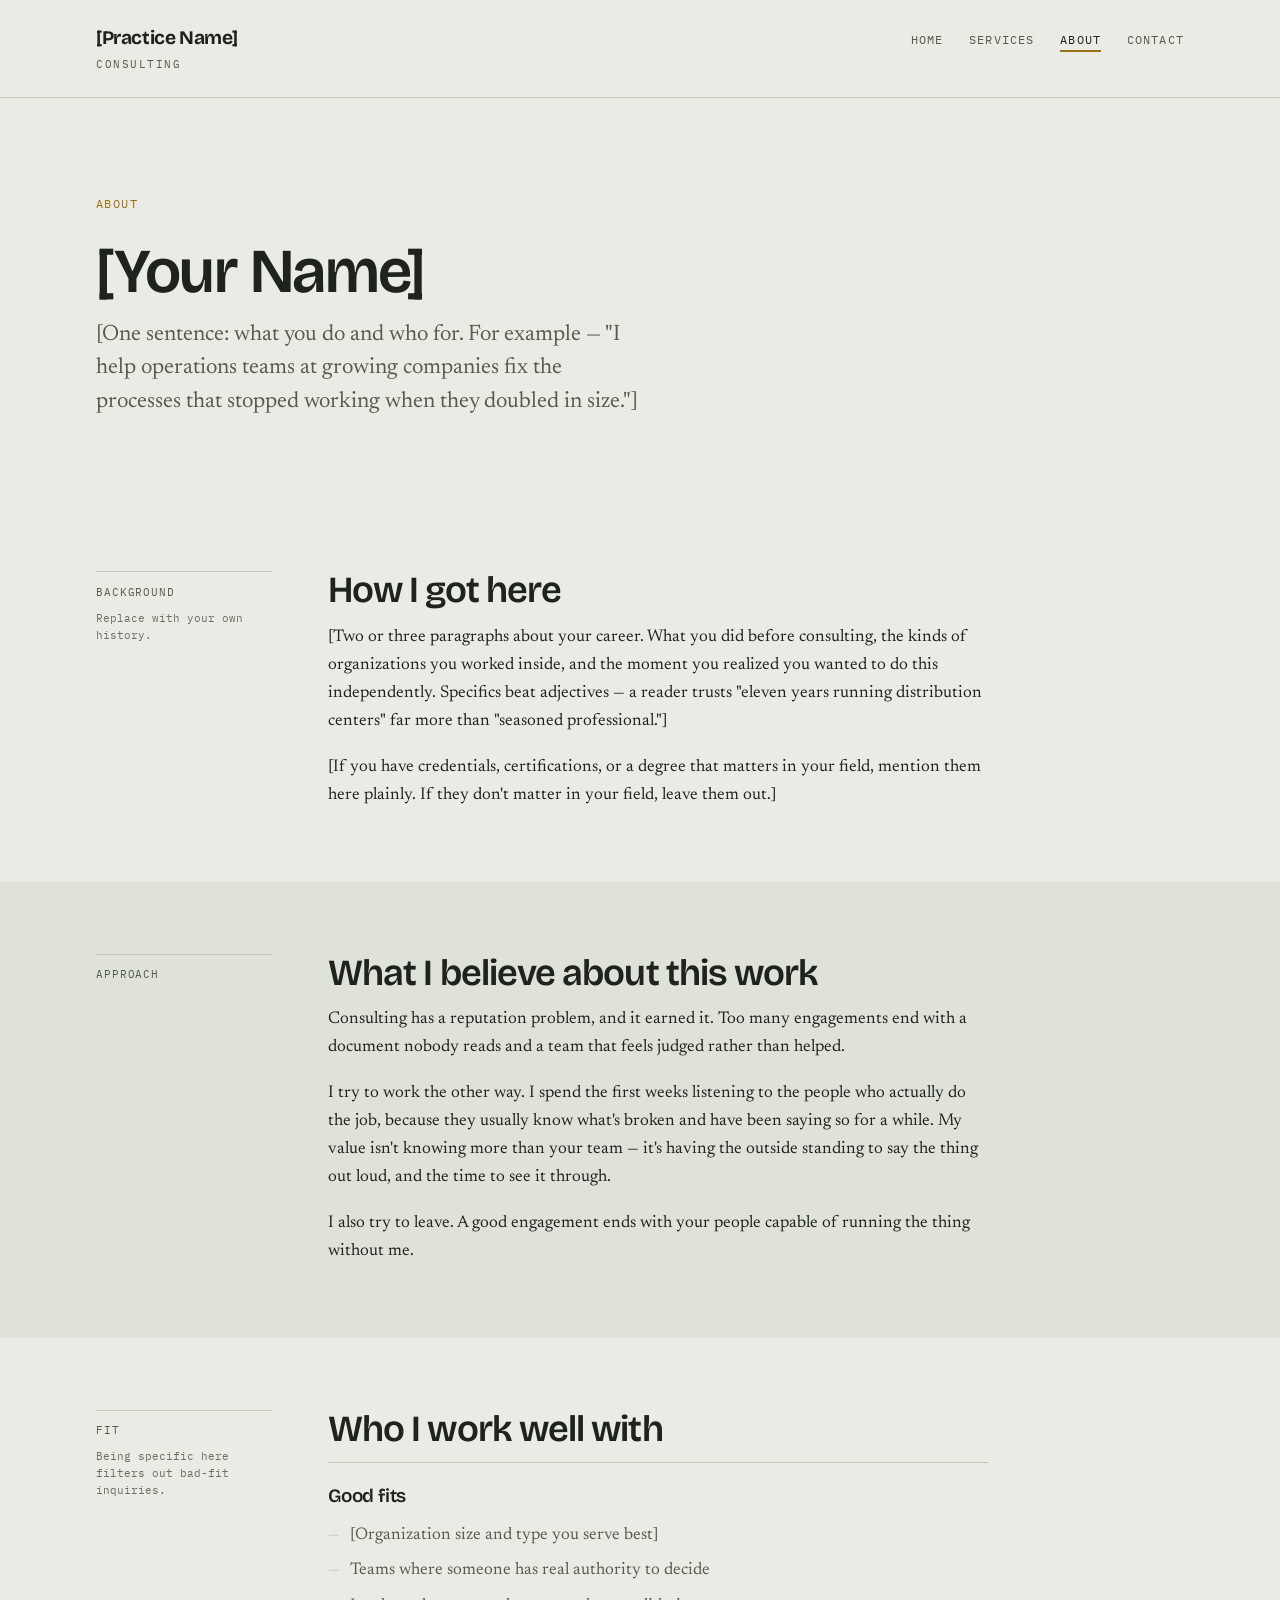
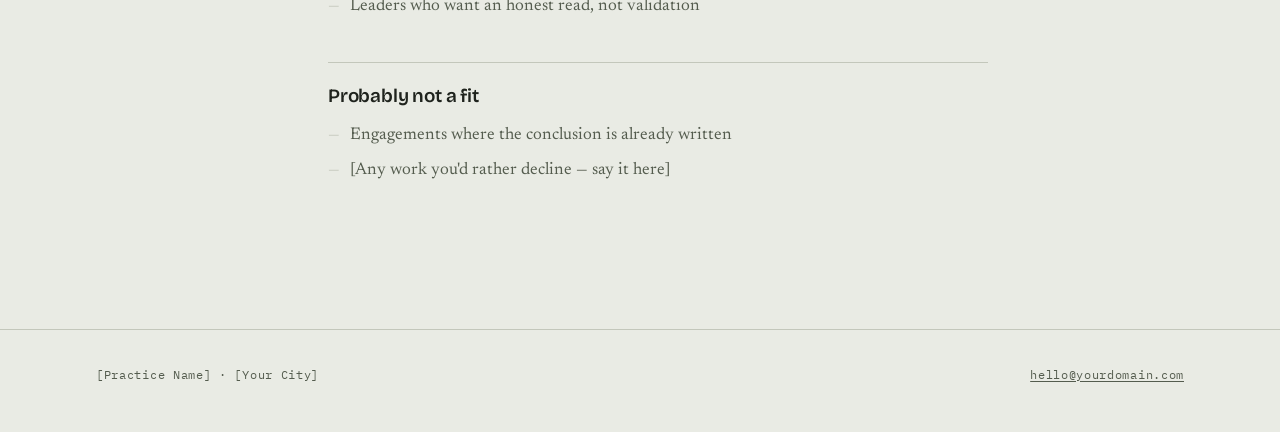
==== about.html @ 81a50aa8 "Add files via upload" ====
<!doctype html>
<html lang="en">
<head>
<meta charset="utf-8">
<meta name="viewport" content="width=device-width, initial-scale=1">
<title>About — [Practice Name]</title>
<meta name="description" content="Background, approach, and who I tend to work with.">
<link rel="preconnect" href="https://fonts.googleapis.com">
<link rel="preconnect" href="https://fonts.gstatic.com" crossorigin>
<link href="https://fonts.googleapis.com/css2?family=Bricolage+Grotesque:opsz,wght@12..96,500;12..96,600;12..96,700&family=IBM+Plex+Mono:wght@400;500&family=Newsreader:opsz,wght@6..72,400;6..72,500&display=swap" rel="stylesheet">
<link rel="stylesheet" href="style.css">
</head>
<body>
<a class="skip" href="#main">Skip to content</a>

<header class="masthead">
  <div class="wrap masthead__inner">
    <a class="wordmark" href="index.html">[Practice Name]<span>Consulting</span></a>
    <nav class="nav" aria-label="Main">
      <a href="index.html">Home</a>
      <a href="services.html">Services</a>
      <a href="about.html" aria-current="page">About</a>
      <a href="contact.html">Contact</a>
    </nav>
  </div>
</header>

<main id="main">

  <section class="wrap hero">
    <p class="hero__note">About</p>
    <h1>[Your Name]</h1>
    <p class="lede">[One sentence: what you do and who for. For example — "I help operations teams at growing companies fix the processes that stopped working when they doubled in size."]</p>
  </section>

  <section class="wrap doc reveal">
    <div class="rail">
      Background
      <em>Replace with your own history.</em>
    </div>
    <div>
      <h2>How I got here</h2>
      <p>[Two or three paragraphs about your career. What you did before consulting, the kinds of organizations you worked inside, and the moment you realized you wanted to do this independently. Specifics beat adjectives — a reader trusts "eleven years running distribution centers" far more than "seasoned professional."]</p>
      <p>[If you have credentials, certifications, or a degree that matters in your field, mention them here plainly. If they don't matter in your field, leave them out.]</p>
    </div>
  </section>

  <div class="band">
    <section class="wrap doc reveal">
      <div class="rail">
        Approach
      </div>
      <div>
        <h2>What I believe about this work</h2>
        <p>Consulting has a reputation problem, and it earned it. Too many engagements end with a document nobody reads and a team that feels judged rather than helped.</p>
        <p>I try to work the other way. I spend the first weeks listening to the people who actually do the job, because they usually know what's broken and have been saying so for a while. My value isn't knowing more than your team — it's having the outside standing to say the thing out loud, and the time to see it through.</p>
        <p>I also try to leave. A good engagement ends with your people capable of running the thing without me.</p>
      </div>
    </section>
  </div>

  <section class="wrap doc reveal">
    <div class="rail">
      Fit
      <em>Being specific here filters out bad-fit inquiries.</em>
    </div>
    <div>
      <h2>Who I work well with</h2>
      <div class="entry">
        <h3>Good fits</h3>
        <ul>
          <li>[Organization size and type you serve best]</li>
          <li>Teams where someone has real authority to decide</li>
          <li>Leaders who want an honest read, not validation</li>
        </ul>
      </div>
      <div class="entry">
        <h3>Probably not a fit</h3>
        <ul>
          <li>Engagements where the conclusion is already written</li>
          <li>[Any work you'd rather decline — say it here]</li>
        </ul>
      </div>
    </div>
  </section>

</main>

<footer class="foot">
  <div class="wrap foot__inner">
    <span>[Practice Name] · [Your City]</span>
    <span><a href="mailto:hello@yourdomain.com">hello@yourdomain.com</a></span>
  </div>
</footer>

<script src="reveal.js"></script>
</body>
</html>
---- style.css ----
/* ---------------------------------------------------------------
   Shared styles. Edit colors in one place: the :root block below.
   --------------------------------------------------------------- */

:root {
  --paper:      #E9EBE4;   /* page background */
  --paper-deep: #DFE2D8;   /* alternating band  */
  --ink:        #1F231D;   /* body text */
  --ink-soft:   #545C4E;   /* secondary text */
  --rule:       #C3C7BB;   /* hairlines */
  --pine:       #2E4739;   /* primary accent */
  --mustard:    #9A6F16;   /* highlight, used sparingly */

  --display: "Bricolage Grotesque", system-ui, sans-serif;
  --body:    "Newsreader", Georgia, serif;
  --mono:    "IBM Plex Mono", ui-monospace, monospace;

  --measure: 66ch;
  --rail: 11rem;
  --gap: 3.5rem;
}

*, *::before, *::after { box-sizing: border-box; }

html { scroll-behavior: smooth; }

body {
  margin: 0;
  background: var(--paper);
  color: var(--ink);
  font-family: var(--body);
  font-size: 1.0625rem;
  line-height: 1.65;
  -webkit-font-smoothing: antialiased;
}

/* --- shared shell ------------------------------------------------ */

.wrap {
  width: min(100% - 2.5rem, 68rem);
  margin-inline: auto;
}

.skip {
  position: absolute;
  left: -9999px;
  background: var(--ink);
  color: var(--paper);
  padding: 0.6rem 1rem;
  z-index: 10;
}
.skip:focus { left: 1rem; top: 1rem; }

a { color: var(--pine); text-underline-offset: 0.18em; }
a:focus-visible,
button:focus-visible {
  outline: 2px solid var(--mustard);
  outline-offset: 3px;
}

/* --- masthead ---------------------------------------------------- */

.masthead {
  border-bottom: 1px solid var(--rule);
  padding-block: 1.4rem;
}

.masthead__inner {
  display: flex;
  flex-wrap: wrap;
  align-items: baseline;
  justify-content: space-between;
  gap: 1rem 2rem;
}

.wordmark {
  font-family: var(--display);
  font-weight: 700;
  font-size: 1.2rem;
  letter-spacing: -0.02em;
  color: var(--ink);
  text-decoration: none;
}
.wordmark span {
  font-family: var(--mono);
  font-weight: 400;
  font-size: 0.68rem;
  letter-spacing: 0.14em;
  text-transform: uppercase;
  color: var(--ink-soft);
  display: block;
  margin-top: 0.15rem;
}

.nav {
  display: flex;
  gap: 1.6rem;
  font-family: var(--mono);
  font-size: 0.74rem;
  letter-spacing: 0.1em;
  text-transform: uppercase;
}
.nav a { color: var(--ink-soft); text-decoration: none; }
.nav a:hover { color: var(--ink); text-decoration: underline; }
.nav a[aria-current="page"] { color: var(--ink); border-bottom: 2px solid var(--mustard); }

/* --- the annotated-document grid --------------------------------- */

.doc {
  display: grid;
  grid-template-columns: var(--rail) minmax(0, var(--measure));
  gap: var(--gap);
  padding-block: 4.5rem;
}

.doc + .doc { padding-top: 0; }

.rail {
  font-family: var(--mono);
  font-size: 0.7rem;
  line-height: 1.5;
  letter-spacing: 0.08em;
  text-transform: uppercase;
  color: var(--ink-soft);
  border-top: 1px solid var(--rule);
  padding-top: 0.7rem;
}
.rail em {
  display: block;
  font-style: normal;
  text-transform: none;
  letter-spacing: 0;
  color: var(--ink-soft);
  opacity: 0.85;
  margin-top: 0.6rem;
}

.band { background: var(--paper-deep); }

/* --- type -------------------------------------------------------- */

h1, h2, h3 {
  font-family: var(--display);
  font-weight: 600;
  letter-spacing: -0.025em;
  line-height: 1.08;
  margin: 0 0 0.8rem;
}

h1 { font-size: clamp(2.4rem, 6vw, 3.9rem); }
h2 { font-size: clamp(1.7rem, 3.4vw, 2.3rem); }
h3 { font-size: 1.18rem; letter-spacing: -0.01em; }

.lede {
  font-size: clamp(1.15rem, 2.2vw, 1.4rem);
  line-height: 1.5;
  color: var(--ink-soft);
  margin: 0 0 1.8rem;
}

p { margin: 0 0 1.1rem; }
p:last-child { margin-bottom: 0; }

/* --- hero -------------------------------------------------------- */

.hero { padding-block: 6rem 5rem; }
.hero h1 { max-width: 18ch; }
.hero .lede { max-width: 46ch; }

.hero__note {
  font-family: var(--mono);
  font-size: 0.72rem;
  letter-spacing: 0.12em;
  text-transform: uppercase;
  color: var(--mustard);
  margin-bottom: 1.6rem;
}

/* --- buttons ----------------------------------------------------- */

.btn {
  display: inline-block;
  font-family: var(--mono);
  font-size: 0.76rem;
  letter-spacing: 0.1em;
  text-transform: uppercase;
  text-decoration: none;
  padding: 0.85rem 1.5rem;
  background: var(--pine);
  color: var(--paper);
  border: 1px solid var(--pine);
  transition: background 0.18s ease, color 0.18s ease;
}
.btn:hover { background: transparent; color: var(--pine); }

.btn--quiet {
  background: transparent;
  color: var(--ink);
  border-color: var(--rule);
}
.btn--quiet:hover { background: var(--ink); color: var(--paper); border-color: var(--ink); }

/* --- service entries --------------------------------------------- */

.entry {
  border-top: 1px solid var(--rule);
  padding-top: 1.4rem;
  margin-top: 2.6rem;
}
.entry:first-of-type { margin-top: 0; }

.entry__tag {
  font-family: var(--mono);
  font-size: 0.68rem;
  letter-spacing: 0.12em;
  text-transform: uppercase;
  color: var(--mustard);
  margin-bottom: 0.5rem;
}

.entry ul {
  margin: 1rem 0 0;
  padding: 0;
  list-style: none;
}
.entry li {
  position: relative;
  padding-left: 1.4rem;
  margin-bottom: 0.45rem;
  color: var(--ink-soft);
}
.entry li::before {
  content: "—";
  position: absolute;
  left: 0;
  color: var(--rule);
}

/* --- phases (a real sequence, so numbers earn their place) -------- */

.phase {
  display: grid;
  grid-template-columns: 3.2rem 1fr;
  gap: 1.2rem;
  border-top: 1px solid var(--rule);
  padding-top: 1.2rem;
  margin-top: 1.8rem;
}
.phase__num {
  font-family: var(--mono);
  font-size: 0.8rem;
  color: var(--mustard);
  padding-top: 0.25rem;
}
.phase h3 { margin-bottom: 0.35rem; }
.phase p { color: var(--ink-soft); margin: 0; }

/* --- contact ----------------------------------------------------- */

.contact-line {
  font-family: var(--display);
  font-size: clamp(1.3rem, 3.6vw, 2rem);
  font-weight: 600;
  letter-spacing: -0.02em;
  word-break: break-word;
  margin-bottom: 0.4rem;
}
.contact-line a { text-decoration: none; border-bottom: 2px solid var(--rule); }
.contact-line a:hover { border-color: var(--mustard); }

.detail-list { margin: 2.4rem 0 0; }
.detail-list dt {
  font-family: var(--mono);
  font-size: 0.7rem;
  letter-spacing: 0.1em;
  text-transform: uppercase;
  color: var(--ink-soft);
  margin-top: 1.3rem;
}
.detail-list dd { margin: 0.25rem 0 0; }

/* --- footer ------------------------------------------------------ */

.foot {
  border-top: 1px solid var(--rule);
  margin-top: 4rem;
  padding-block: 2.2rem 3rem;
  font-family: var(--mono);
  font-size: 0.72rem;
  letter-spacing: 0.06em;
  color: var(--ink-soft);
}
.foot__inner {
  display: flex;
  flex-wrap: wrap;
  justify-content: space-between;
  gap: 0.8rem 2rem;
}
.foot a { color: var(--ink-soft); }

/* --- motion ------------------------------------------------------ */

.reveal {
  opacity: 0;
  transform: translateY(12px);
  transition: opacity 0.6s ease, transform 0.6s ease;
}
.reveal.is-in { opacity: 1; transform: none; }

@media (prefers-reduced-motion: reduce) {
  html { scroll-behavior: auto; }
  .reveal { opacity: 1; transform: none; transition: none; }
  * { animation-duration: 0.01ms !important; transition-duration: 0.01ms !important; }
}

/* --- small screens ----------------------------------------------- */

@media (max-width: 46rem) {
  .doc {
    grid-template-columns: 1fr;
    gap: 1.2rem;
    padding-block: 3.2rem;
  }
  .rail { padding-top: 0.5rem; }
  .hero { padding-block: 3.5rem 3rem; }
  .nav { gap: 1.1rem; }
  .phase { grid-template-columns: 2.4rem 1fr; gap: 0.9rem; }
}
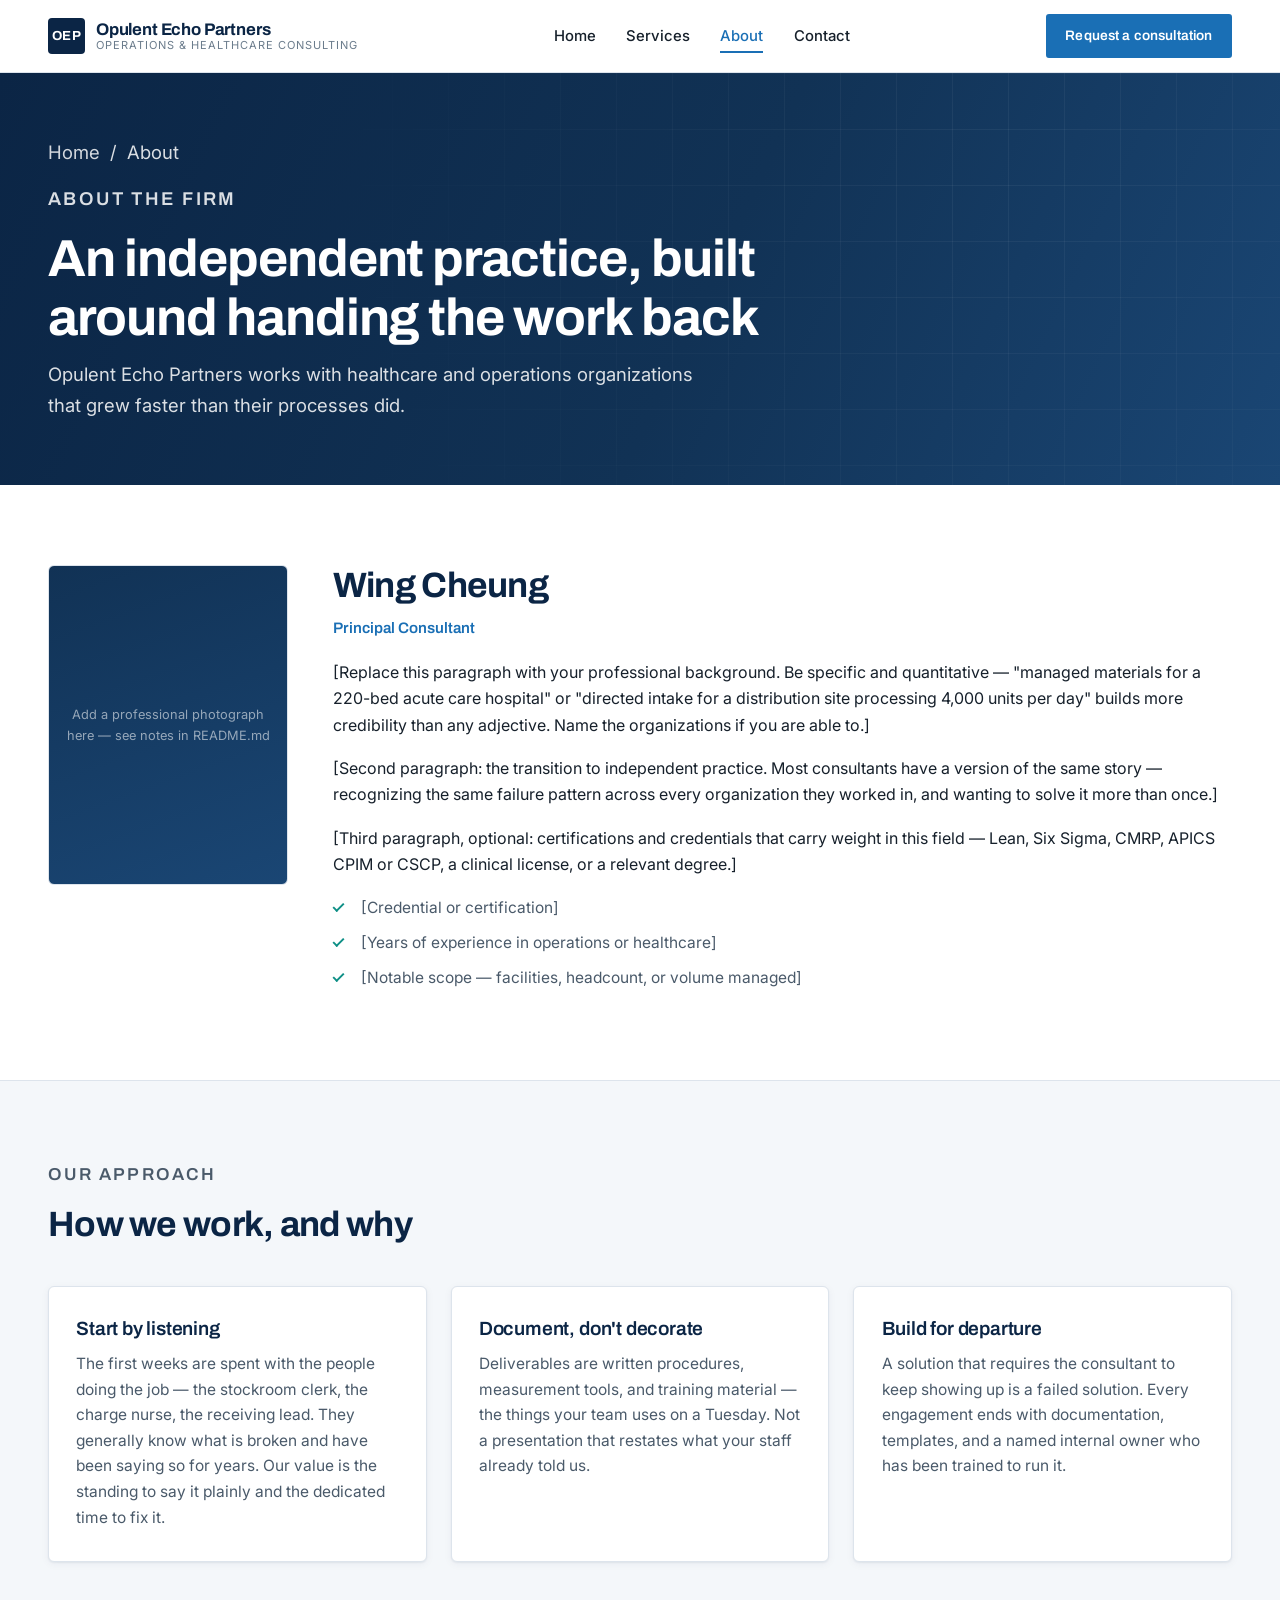
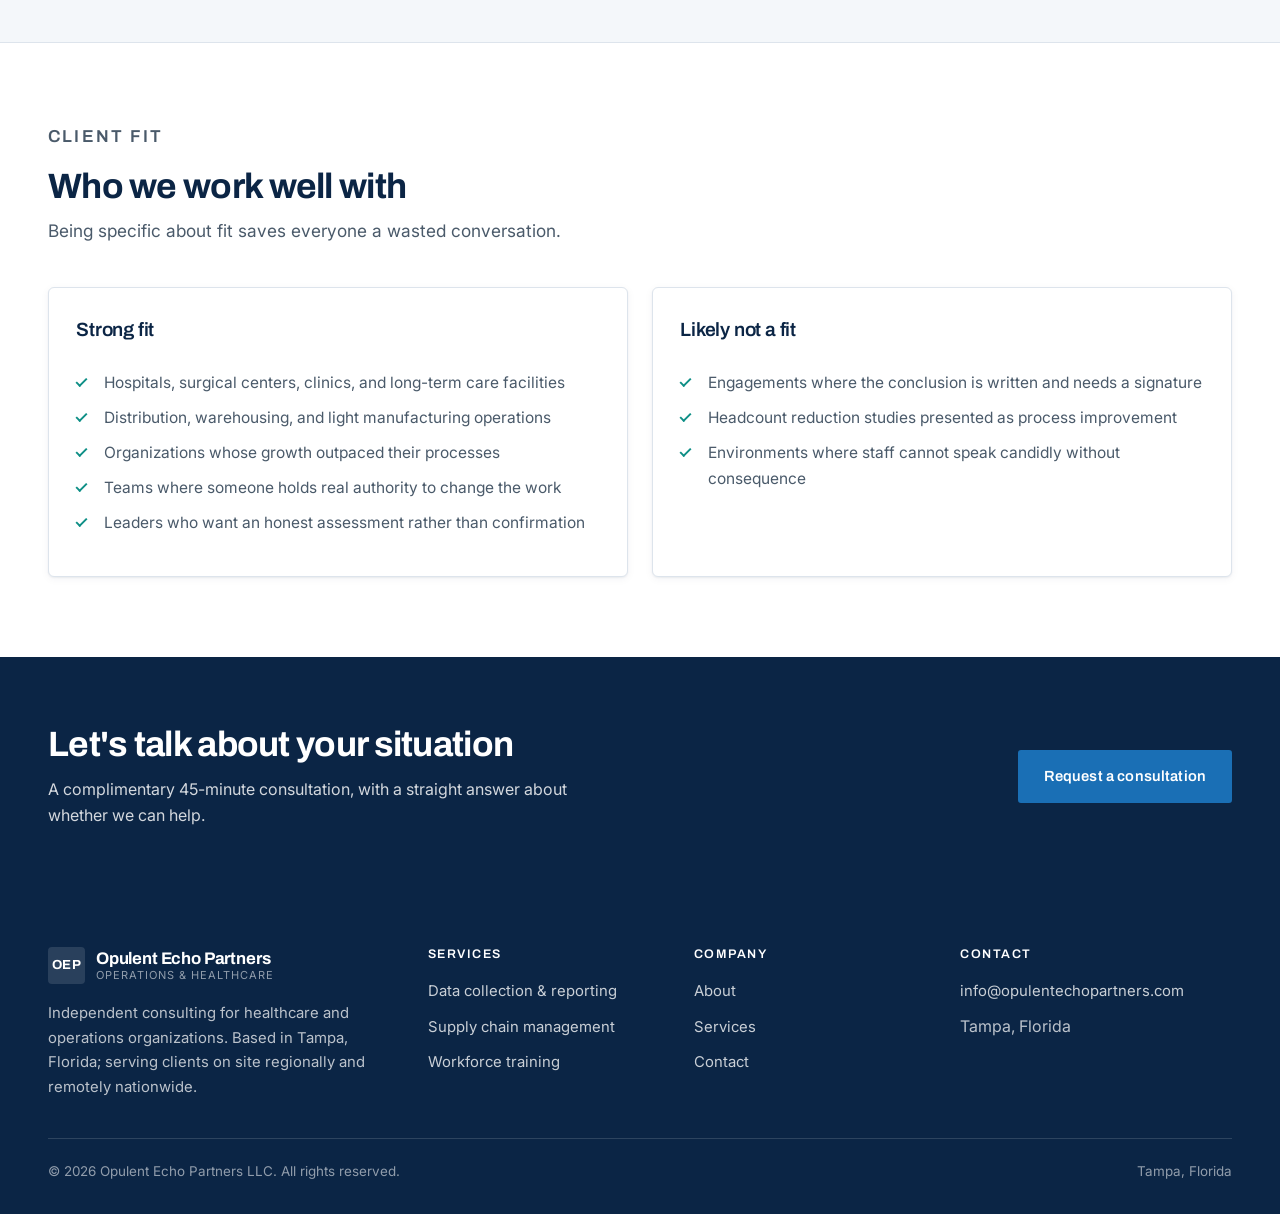
==== commit b6cc4a96: "Add files via upload" ====
--- a/about.html
+++ b/about.html
@@ -3,96 +3,180 @@
 <head>
 <meta charset="utf-8">
 <meta name="viewport" content="width=device-width, initial-scale=1">
-<title>About — [Practice Name]</title>
-<meta name="description" content="Background, approach, and who I tend to work with.">
+<title>About | Opulent Echo Partners — Operations &amp; Healthcare Consulting</title>
+<meta name="description" content="Opulent Echo Partners is an independent operations and healthcare consulting practice based in Tampa, Florida.">
 <link rel="preconnect" href="https://fonts.googleapis.com">
 <link rel="preconnect" href="https://fonts.gstatic.com" crossorigin>
-<link href="https://fonts.googleapis.com/css2?family=Bricolage+Grotesque:opsz,wght@12..96,500;12..96,600;12..96,700&family=IBM+Plex+Mono:wght@400;500&family=Newsreader:opsz,wght@6..72,400;6..72,500&display=swap" rel="stylesheet">
+<link href="https://fonts.googleapis.com/css2?family=Archivo:wght@500;600;700&family=Inter:wght@400;500;600&display=swap" rel="stylesheet">
 <link rel="stylesheet" href="style.css">
 </head>
 <body>
-<a class="skip" href="#main">Skip to content</a>
+<a class="skip" href="#main">Skip to main content</a>
 
-<header class="masthead">
-  <div class="wrap masthead__inner">
-    <a class="wordmark" href="index.html">[Practice Name]<span>Consulting</span></a>
-    <nav class="nav" aria-label="Main">
+<header class="site-header">
+  <div class="wrap site-header__inner">
+    <a class="brand" href="index.html">
+      <span class="brand__mark">OEP</span>
+      <span class="brand__text">
+        <span class="brand__name">Opulent Echo Partners</span>
+        <span class="brand__sub">Operations &amp; Healthcare Consulting</span>
+      </span>
+    </a>
+    <button class="nav-toggle" aria-expanded="false" aria-controls="site-nav">Menu</button>
+    <nav class="site-nav" id="site-nav" aria-label="Main">
       <a href="index.html">Home</a>
       <a href="services.html">Services</a>
       <a href="about.html" aria-current="page">About</a>
       <a href="contact.html">Contact</a>
     </nav>
+    <div class="header-cta">
+      <a class="btn btn--primary btn--sm" href="contact.html">Request a consultation</a>
+    </div>
   </div>
 </header>
 
 <main id="main">
 
-  <section class="wrap hero">
-    <p class="hero__note">About</p>
-    <h1>[Your Name]</h1>
-    <p class="lede">[One sentence: what you do and who for. For example — "I help operations teams at growing companies fix the processes that stopped working when they doubled in size."]</p>
-  </section>
-
-  <section class="wrap doc reveal">
-    <div class="rail">
-      Background
-      <em>Replace with your own history.</em>
-    </div>
-    <div>
-      <h2>How I got here</h2>
-      <p>[Two or three paragraphs about your career. What you did before consulting, the kinds of organizations you worked inside, and the moment you realized you wanted to do this independently. Specifics beat adjectives — a reader trusts "eleven years running distribution centers" far more than "seasoned professional."]</p>
-      <p>[If you have credentials, certifications, or a degree that matters in your field, mention them here plainly. If they don't matter in your field, leave them out.]</p>
+  <section class="hero hero--compact">
+    <div class="wrap">
+      <p class="crumbs"><a href="index.html">Home</a> &nbsp;/&nbsp; About</p>
+      <p class="eyebrow">About the firm</p>
+      <h1>An independent practice, built around handing the work back</h1>
+      <p>Opulent Echo Partners works with healthcare and operations organizations that grew faster than their processes did.</p>
     </div>
   </section>
 
-  <div class="band">
-    <section class="wrap doc reveal">
-      <div class="rail">
-        Approach
+  <section class="section">
+    <div class="wrap">
+      <div class="bio">
+        <div class="bio__portrait">Add a professional photograph here — see notes in README.md</div>
+        <div>
+          <h2>Wing Cheung</h2>
+          <p class="bio__role">Principal Consultant</p>
+          <p>[Replace this paragraph with your professional background. Be specific and quantitative — "managed materials for a 220-bed acute care hospital" or "directed intake for a distribution site processing 4,000 units per day" builds more credibility than any adjective. Name the organizations if you are able to.]</p>
+          <p>[Second paragraph: the transition to independent practice. Most consultants have a version of the same story — recognizing the same failure pattern across every organization they worked in, and wanting to solve it more than once.]</p>
+          <p>[Third paragraph, optional: certifications and credentials that carry weight in this field — Lean, Six Sigma, CMRP, APICS CPIM or CSCP, a clinical license, or a relevant degree.]</p>
+          <ul class="checklist">
+            <li>[Credential or certification]</li>
+            <li>[Years of experience in operations or healthcare]</li>
+            <li>[Notable scope — facilities, headcount, or volume managed]</li>
+          </ul>
+        </div>
       </div>
+    </div>
+  </section>
+
+  <section class="section section--grey">
+    <div class="wrap">
+      <div class="section__head">
+        <p class="eyebrow eyebrow--dark">Our approach</p>
+        <h2>How we work, and why</h2>
+      </div>
+      <div class="grid grid--3">
+        <article class="card">
+          <h3>Start by listening</h3>
+          <p>The first weeks are spent with the people doing the job — the stockroom clerk, the charge nurse, the receiving lead. They generally know what is broken and have been saying so for years. Our value is the standing to say it plainly and the dedicated time to fix it.</p>
+        </article>
+        <article class="card">
+          <h3>Document, don't decorate</h3>
+          <p>Deliverables are written procedures, measurement tools, and training material — the things your team uses on a Tuesday. Not a presentation that restates what your staff already told us.</p>
+        </article>
+        <article class="card">
+          <h3>Build for departure</h3>
+          <p>A solution that requires the consultant to keep showing up is a failed solution. Every engagement ends with documentation, templates, and a named internal owner who has been trained to run it.</p>
+        </article>
+      </div>
+    </div>
+  </section>
+
+  <section class="section">
+    <div class="wrap">
+      <div class="section__head">
+        <p class="eyebrow">Client fit</p>
+        <h2>Who we work well with</h2>
+        <p>Being specific about fit saves everyone a wasted conversation.</p>
+      </div>
+      <div class="grid grid--2">
+        <article class="card">
+          <h3>Strong fit</h3>
+          <ul class="checklist">
+            <li>Hospitals, surgical centers, clinics, and long-term care facilities</li>
+            <li>Distribution, warehousing, and light manufacturing operations</li>
+            <li>Organizations whose growth outpaced their processes</li>
+            <li>Teams where someone holds real authority to change the work</li>
+            <li>Leaders who want an honest assessment rather than confirmation</li>
+          </ul>
+        </article>
+        <article class="card">
+          <h3>Likely not a fit</h3>
+          <ul class="checklist">
+            <li>Engagements where the conclusion is written and needs a signature</li>
+            <li>Headcount reduction studies presented as process improvement</li>
+            <li>Environments where staff cannot speak candidly without consequence</li>
+          </ul>
+        </article>
+      </div>
+    </div>
+  </section>
+
+  <section class="cta-band">
+    <div class="wrap cta-band__inner">
       <div>
-        <h2>What I believe about this work</h2>
-        <p>Consulting has a reputation problem, and it earned it. Too many engagements end with a document nobody reads and a team that feels judged rather than helped.</p>
-        <p>I try to work the other way. I spend the first weeks listening to the people who actually do the job, because they usually know what's broken and have been saying so for a while. My value isn't knowing more than your team — it's having the outside standing to say the thing out loud, and the time to see it through.</p>
-        <p>I also try to leave. A good engagement ends with your people capable of running the thing without me.</p>
+        <h2>Let's talk about your situation</h2>
+        <p>A complimentary 45-minute consultation, with a straight answer about whether we can help.</p>
       </div>
-    </section>
-  </div>
-
-  <section class="wrap doc reveal">
-    <div class="rail">
-      Fit
-      <em>Being specific here filters out bad-fit inquiries.</em>
-    </div>
-    <div>
-      <h2>Who I work well with</h2>
-      <div class="entry">
-        <h3>Good fits</h3>
-        <ul>
-          <li>[Organization size and type you serve best]</li>
-          <li>Teams where someone has real authority to decide</li>
-          <li>Leaders who want an honest read, not validation</li>
-        </ul>
-      </div>
-      <div class="entry">
-        <h3>Probably not a fit</h3>
-        <ul>
-          <li>Engagements where the conclusion is already written</li>
-          <li>[Any work you'd rather decline — say it here]</li>
-        </ul>
+      <div class="cta-band__actions">
+        <a class="btn btn--primary" href="contact.html">Request a consultation</a>
       </div>
     </div>
   </section>
 
 </main>
 
-<footer class="foot">
-  <div class="wrap foot__inner">
-    <span>[Practice Name] · [Your City]</span>
-    <span><a href="mailto:hello@yourdomain.com">hello@yourdomain.com</a></span>
+<footer class="site-footer">
+  <div class="wrap">
+    <div class="site-footer__grid">
+      <div>
+        <a class="brand" href="index.html">
+          <span class="brand__mark">OEP</span>
+          <span class="brand__text">
+            <span class="brand__name">Opulent Echo Partners</span>
+            <span class="brand__sub">Operations &amp; Healthcare</span>
+          </span>
+        </a>
+        <p style="margin-top:1.1rem">Independent consulting for healthcare and operations organizations. Based in Tampa, Florida; serving clients on site regionally and remotely nationwide.</p>
+      </div>
+      <div>
+        <h4>Services</h4>
+        <ul>
+          <li><a href="services.html#data">Data collection &amp; reporting</a></li>
+          <li><a href="services.html#supply">Supply chain management</a></li>
+          <li><a href="services.html#training">Workforce training</a></li>
+        </ul>
+      </div>
+      <div>
+        <h4>Company</h4>
+        <ul>
+          <li><a href="about.html">About</a></li>
+          <li><a href="services.html">Services</a></li>
+          <li><a href="contact.html">Contact</a></li>
+        </ul>
+      </div>
+      <div>
+        <h4>Contact</h4>
+        <ul>
+          <li><a href="mailto:info@opulentechopartners.com">info@opulentechopartners.com</a></li>
+          <li>Tampa, Florida</li>
+        </ul>
+      </div>
+    </div>
+    <div class="wrap legal" style="width:100%">
+      <span>&copy; 2026 Opulent Echo Partners LLC. All rights reserved.</span>
+      <span>Tampa, Florida</span>
+    </div>
   </div>
 </footer>
 
-<script src="reveal.js"></script>
+<script src="site.js"></script>
 </body>
 </html>
--- a/style.css
+++ b/style.css
@@ -1,23 +1,28 @@
-/* ---------------------------------------------------------------
-   Shared styles. Edit colors in one place: the :root block below.
-   --------------------------------------------------------------- */
+/* ================================================================
+   OEP LLC — corporate consulting site
+   Colors and fonts are set in :root. Change them in one place.
+   ================================================================ */
 
 :root {
-  --paper:      #E9EBE4;   /* page background */
-  --paper-deep: #DFE2D8;   /* alternating band  */
-  --ink:        #1F231D;   /* body text */
-  --ink-soft:   #545C4E;   /* secondary text */
-  --rule:       #C3C7BB;   /* hairlines */
-  --pine:       #2E4739;   /* primary accent */
-  --mustard:    #9A6F16;   /* highlight, used sparingly */
-
-  --display: "Bricolage Grotesque", system-ui, sans-serif;
-  --body:    "Newsreader", Georgia, serif;
-  --mono:    "IBM Plex Mono", ui-monospace, monospace;
-
-  --measure: 66ch;
-  --rail: 11rem;
-  --gap: 3.5rem;
+  --navy-900: #0B2545;
+  --navy-800: #113255;
+  --navy-700: #1A4674;
+  --blue-500: #1A6FB5;
+  --blue-400: #2E8AD6;
+  --teal:     #0E8F86;
+
+  --ink:      #16202B;
+  --slate:    #4A5A6A;
+  --slate-lt: #6B7C8C;
+  --border:   #DDE4EC;
+  --grey-50:  #F4F7FA;
+  --white:    #FFFFFF;
+
+  --head: "Archivo", system-ui, sans-serif;
+  --body: "Inter", system-ui, sans-serif;
+
+  --shadow-sm: 0 1px 2px rgba(11,37,69,.06), 0 2px 8px rgba(11,37,69,.05);
+  --shadow-md: 0 4px 14px rgba(11,37,69,.10);
 }
 
 *, *::before, *::after { box-sizing: border-box; }
@@ -26,303 +31,404 @@
 
 body {
   margin: 0;
-  background: var(--paper);
+  background: var(--white);
   color: var(--ink);
   font-family: var(--body);
-  font-size: 1.0625rem;
+  font-size: 1rem;
   line-height: 1.65;
   -webkit-font-smoothing: antialiased;
 }
 
-/* --- shared shell ------------------------------------------------ */
-
-.wrap {
-  width: min(100% - 2.5rem, 68rem);
-  margin-inline: auto;
-}
+img { max-width: 100%; display: block; }
+
+.wrap { width: min(100% - 2.5rem, 74rem); margin-inline: auto; }
+.wrap--narrow { width: min(100% - 2.5rem, 56rem); margin-inline: auto; }
 
 .skip {
-  position: absolute;
-  left: -9999px;
-  background: var(--ink);
-  color: var(--paper);
-  padding: 0.6rem 1rem;
-  z-index: 10;
+  position: absolute; left: -9999px;
+  background: var(--navy-900); color: #fff;
+  padding: .6rem 1rem; z-index: 100;
 }
 .skip:focus { left: 1rem; top: 1rem; }
 
-a { color: var(--pine); text-underline-offset: 0.18em; }
-a:focus-visible,
-button:focus-visible {
-  outline: 2px solid var(--mustard);
-  outline-offset: 3px;
-}
-
-/* --- masthead ---------------------------------------------------- */
-
-.masthead {
-  border-bottom: 1px solid var(--rule);
-  padding-block: 1.4rem;
-}
-
-.masthead__inner {
-  display: flex;
-  flex-wrap: wrap;
-  align-items: baseline;
-  justify-content: space-between;
-  gap: 1rem 2rem;
-}
-
-.wordmark {
-  font-family: var(--display);
-  font-weight: 700;
-  font-size: 1.2rem;
+a { color: var(--blue-500); }
+a:focus-visible, button:focus-visible {
+  outline: 3px solid var(--blue-400); outline-offset: 2px;
+}
+
+/* ---------- type ---------- */
+
+h1, h2, h3, h4 {
+  font-family: var(--head);
+  color: var(--navy-900);
+  line-height: 1.15;
   letter-spacing: -0.02em;
-  color: var(--ink);
+  margin: 0 0 .7rem;
+}
+h1 { font-size: clamp(2.1rem, 4.6vw, 3.25rem); font-weight: 700; }
+h2 { font-size: clamp(1.6rem, 3vw, 2.2rem); font-weight: 700; }
+h3 { font-size: 1.2rem; font-weight: 600; letter-spacing: -0.01em; }
+h4 { font-size: 1.02rem; font-weight: 600; letter-spacing: 0; }
+
+p { margin: 0 0 1.05rem; }
+p:last-child { margin-bottom: 0; }
+
+.eyebrow {
+  font-family: var(--head);
+  font-size: .78rem;
+  font-weight: 600;
+  letter-spacing: .13em;
+  text-transform: uppercase;
+  color: var(--blue-400);
+  margin: 0 0 .9rem;
+}
+.eyebrow--dark { color: var(--teal); }
+
+.lede { font-size: 1.15rem; line-height: 1.6; color: var(--slate); }
+
+/* ---------- header ---------- */
+
+.site-header {
+  position: sticky; top: 0; z-index: 50;
+  background: rgba(255,255,255,.97);
+  backdrop-filter: blur(6px);
+  border-bottom: 1px solid var(--border);
+}
+.site-header__inner {
+  display: flex; align-items: center; justify-content: space-between;
+  gap: 1.5rem; min-height: 4.5rem;
+}
+
+.brand { display: flex; align-items: center; gap: .7rem; text-decoration: none; }
+.brand__mark {
+  width: 2.3rem; height: 2.3rem; flex: none;
+  background: var(--navy-900); color: #fff;
+  border-radius: 4px;
+  display: grid; place-items: center;
+  font-family: var(--head); font-weight: 700; font-size: .82rem; letter-spacing: .02em;
+}
+.brand__text { line-height: 1.15; }
+.brand__name {
+  font-family: var(--head); font-weight: 700; font-size: 1.05rem;
+  color: var(--navy-900); letter-spacing: -0.01em; display: block;
+}
+.brand__sub {
+  font-size: .69rem; letter-spacing: .09em; text-transform: uppercase;
+  color: var(--slate-lt); display: block;
+}
+
+.site-nav { display: flex; align-items: center; gap: 1.9rem; }
+.site-nav a {
+  font-size: .93rem; font-weight: 500; color: var(--ink);
+  text-decoration: none; padding: .3rem 0;
+}
+.site-nav a:hover { color: var(--blue-500); }
+.site-nav a[aria-current="page"] {
+  color: var(--blue-500);
+  box-shadow: inset 0 -2px 0 var(--blue-500);
+}
+
+.header-cta { display: flex; align-items: center; gap: 1.1rem; }
+.nav-toggle {
+  display: none; background: none; border: 1px solid var(--border);
+  border-radius: 4px; padding: .5rem .7rem; cursor: pointer;
+  font-family: var(--head); font-size: .8rem; font-weight: 600; color: var(--navy-900);
+}
+
+/* ---------- buttons ---------- */
+
+.btn {
+  display: inline-block; font-family: var(--head);
+  font-size: .92rem; font-weight: 600; letter-spacing: .01em;
+  text-decoration: none; border-radius: 3px;
+  padding: .78rem 1.5rem; border: 2px solid transparent;
+  cursor: pointer; transition: background .16s ease, color .16s ease, border-color .16s ease;
+  white-space: nowrap;
+}
+.btn--primary { background: var(--blue-500); color: #fff; border-color: var(--blue-500); }
+.btn--primary:hover { background: var(--navy-900); border-color: var(--navy-900); }
+
+.btn--ghost { background: transparent; color: #fff; border-color: rgba(255,255,255,.55); }
+.btn--ghost:hover { background: #fff; color: var(--navy-900); border-color: #fff; }
+
+.btn--outline { background: transparent; color: var(--navy-900); border-color: var(--border); }
+.btn--outline:hover { background: var(--navy-900); color: #fff; border-color: var(--navy-900); }
+
+.btn--sm { padding: .55rem 1.1rem; font-size: .86rem; }
+
+/* ---------- hero ---------- */
+
+.hero {
+  background:
+    linear-gradient(115deg, var(--navy-900) 0%, var(--navy-800) 55%, var(--navy-700) 100%);
+  color: #fff;
+  padding-block: clamp(3.5rem, 8vw, 6rem);
+  position: relative;
+  overflow: hidden;
+}
+.hero::after {
+  content: ""; position: absolute; inset: 0;
+  background-image:
+    linear-gradient(rgba(255,255,255,.055) 1px, transparent 1px),
+    linear-gradient(90deg, rgba(255,255,255,.055) 1px, transparent 1px);
+  background-size: 56px 56px;
+  mask-image: radial-gradient(circle at 78% 22%, #000 0%, transparent 68%);
+  pointer-events: none;
+}
+.hero > * { position: relative; z-index: 1; }
+.hero h1 { color: #fff; max-width: 20ch; }
+.hero p { color: rgba(255,255,255,.85); font-size: 1.16rem; max-width: 56ch; }
+.hero__actions { display: flex; flex-wrap: wrap; gap: .9rem; margin-top: 2rem; }
+
+.hero--compact { padding-block: clamp(2.8rem, 5vw, 4rem); }
+.hero--compact h1 { max-width: 26ch; }
+
+.crumbs {
+  font-size: .82rem; color: rgba(255,255,255,.62); margin-bottom: 1rem;
+}
+.crumbs a { color: rgba(255,255,255,.82); text-decoration: none; }
+.crumbs a:hover { text-decoration: underline; }
+
+/* ---------- stat band ---------- */
+
+.stats { background: var(--grey-50); border-bottom: 1px solid var(--border); }
+.stats__grid {
+  display: grid; grid-template-columns: repeat(3, 1fr);
+  gap: 1px; background: var(--border);
+  border-inline: 1px solid var(--border);
+}
+.stat { background: var(--grey-50); padding: 2rem 1.6rem; text-align: center; }
+.stat__num {
+  font-family: var(--head); font-size: 2.1rem; font-weight: 700;
+  color: var(--navy-900); letter-spacing: -0.03em; line-height: 1.1;
+}
+.stat__label { font-size: .9rem; color: var(--slate); margin-top: .35rem; }
+
+/* ---------- sections ---------- */
+
+.section { padding-block: clamp(3.2rem, 6.5vw, 5rem); }
+.section--grey { background: var(--grey-50); border-block: 1px solid var(--border); }
+
+.section__head { max-width: 46rem; margin-bottom: 2.6rem; }
+.section__head p { color: var(--slate); font-size: 1.08rem; }
+
+/* ---------- card grid ---------- */
+
+.grid { display: grid; gap: 1.5rem; }
+.grid--3 { grid-template-columns: repeat(3, 1fr); }
+.grid--2 { grid-template-columns: repeat(2, 1fr); }
+
+.card {
+  background: var(--white);
+  border: 1px solid var(--border);
+  border-radius: 6px;
+  padding: 1.9rem 1.7rem;
+  box-shadow: var(--shadow-sm);
+  display: flex; flex-direction: column;
+}
+.card__icon {
+  width: 2.75rem; height: 2.75rem; border-radius: 5px;
+  background: #E8F1FA; color: var(--blue-500);
+  display: grid; place-items: center; margin-bottom: 1.1rem;
+}
+.card__icon svg { width: 1.4rem; height: 1.4rem; }
+.card p { color: var(--slate); font-size: .97rem; }
+.card__link {
+  margin-top: auto; padding-top: 1.1rem;
+  font-family: var(--head); font-weight: 600; font-size: .9rem;
   text-decoration: none;
 }
-.wordmark span {
-  font-family: var(--mono);
-  font-weight: 400;
-  font-size: 0.68rem;
-  letter-spacing: 0.14em;
-  text-transform: uppercase;
-  color: var(--ink-soft);
-  display: block;
-  margin-top: 0.15rem;
-}
-
-.nav {
-  display: flex;
-  gap: 1.6rem;
-  font-family: var(--mono);
-  font-size: 0.74rem;
-  letter-spacing: 0.1em;
-  text-transform: uppercase;
-}
-.nav a { color: var(--ink-soft); text-decoration: none; }
-.nav a:hover { color: var(--ink); text-decoration: underline; }
-.nav a[aria-current="page"] { color: var(--ink); border-bottom: 2px solid var(--mustard); }
-
-/* --- the annotated-document grid --------------------------------- */
-
-.doc {
-  display: grid;
-  grid-template-columns: var(--rail) minmax(0, var(--measure));
-  gap: var(--gap);
-  padding-block: 4.5rem;
-}
-
-.doc + .doc { padding-top: 0; }
-
-.rail {
-  font-family: var(--mono);
-  font-size: 0.7rem;
-  line-height: 1.5;
-  letter-spacing: 0.08em;
-  text-transform: uppercase;
-  color: var(--ink-soft);
-  border-top: 1px solid var(--rule);
-  padding-top: 0.7rem;
-}
-.rail em {
-  display: block;
-  font-style: normal;
-  text-transform: none;
-  letter-spacing: 0;
-  color: var(--ink-soft);
-  opacity: 0.85;
-  margin-top: 0.6rem;
-}
-
-.band { background: var(--paper-deep); }
-
-/* --- type -------------------------------------------------------- */
-
-h1, h2, h3 {
-  font-family: var(--display);
-  font-weight: 600;
-  letter-spacing: -0.025em;
-  line-height: 1.08;
-  margin: 0 0 0.8rem;
-}
-
-h1 { font-size: clamp(2.4rem, 6vw, 3.9rem); }
-h2 { font-size: clamp(1.7rem, 3.4vw, 2.3rem); }
-h3 { font-size: 1.18rem; letter-spacing: -0.01em; }
-
-.lede {
-  font-size: clamp(1.15rem, 2.2vw, 1.4rem);
-  line-height: 1.5;
-  color: var(--ink-soft);
-  margin: 0 0 1.8rem;
-}
-
-p { margin: 0 0 1.1rem; }
-p:last-child { margin-bottom: 0; }
-
-/* --- hero -------------------------------------------------------- */
-
-.hero { padding-block: 6rem 5rem; }
-.hero h1 { max-width: 18ch; }
-.hero .lede { max-width: 46ch; }
-
-.hero__note {
-  font-family: var(--mono);
-  font-size: 0.72rem;
-  letter-spacing: 0.12em;
-  text-transform: uppercase;
-  color: var(--mustard);
-  margin-bottom: 1.6rem;
-}
-
-/* --- buttons ----------------------------------------------------- */
-
-.btn {
-  display: inline-block;
-  font-family: var(--mono);
-  font-size: 0.76rem;
-  letter-spacing: 0.1em;
-  text-transform: uppercase;
-  text-decoration: none;
-  padding: 0.85rem 1.5rem;
-  background: var(--pine);
-  color: var(--paper);
-  border: 1px solid var(--pine);
-  transition: background 0.18s ease, color 0.18s ease;
-}
-.btn:hover { background: transparent; color: var(--pine); }
-
-.btn--quiet {
-  background: transparent;
-  color: var(--ink);
-  border-color: var(--rule);
-}
-.btn--quiet:hover { background: var(--ink); color: var(--paper); border-color: var(--ink); }
-
-/* --- service entries --------------------------------------------- */
-
-.entry {
-  border-top: 1px solid var(--rule);
-  padding-top: 1.4rem;
-  margin-top: 2.6rem;
-}
-.entry:first-of-type { margin-top: 0; }
-
-.entry__tag {
-  font-family: var(--mono);
-  font-size: 0.68rem;
-  letter-spacing: 0.12em;
-  text-transform: uppercase;
-  color: var(--mustard);
-  margin-bottom: 0.5rem;
-}
-
-.entry ul {
-  margin: 1rem 0 0;
-  padding: 0;
-  list-style: none;
-}
-.entry li {
-  position: relative;
-  padding-left: 1.4rem;
-  margin-bottom: 0.45rem;
-  color: var(--ink-soft);
-}
-.entry li::before {
-  content: "—";
-  position: absolute;
-  left: 0;
-  color: var(--rule);
-}
-
-/* --- phases (a real sequence, so numbers earn their place) -------- */
-
-.phase {
-  display: grid;
-  grid-template-columns: 3.2rem 1fr;
-  gap: 1.2rem;
-  border-top: 1px solid var(--rule);
-  padding-top: 1.2rem;
-  margin-top: 1.8rem;
-}
-.phase__num {
-  font-family: var(--mono);
-  font-size: 0.8rem;
-  color: var(--mustard);
-  padding-top: 0.25rem;
-}
-.phase h3 { margin-bottom: 0.35rem; }
-.phase p { color: var(--ink-soft); margin: 0; }
-
-/* --- contact ----------------------------------------------------- */
-
-.contact-line {
-  font-family: var(--display);
-  font-size: clamp(1.3rem, 3.6vw, 2rem);
-  font-weight: 600;
-  letter-spacing: -0.02em;
-  word-break: break-word;
-  margin-bottom: 0.4rem;
-}
-.contact-line a { text-decoration: none; border-bottom: 2px solid var(--rule); }
-.contact-line a:hover { border-color: var(--mustard); }
-
-.detail-list { margin: 2.4rem 0 0; }
-.detail-list dt {
-  font-family: var(--mono);
-  font-size: 0.7rem;
-  letter-spacing: 0.1em;
-  text-transform: uppercase;
-  color: var(--ink-soft);
-  margin-top: 1.3rem;
-}
-.detail-list dd { margin: 0.25rem 0 0; }
-
-/* --- footer ------------------------------------------------------ */
-
-.foot {
-  border-top: 1px solid var(--rule);
-  margin-top: 4rem;
-  padding-block: 2.2rem 3rem;
-  font-family: var(--mono);
-  font-size: 0.72rem;
-  letter-spacing: 0.06em;
-  color: var(--ink-soft);
-}
-.foot__inner {
-  display: flex;
-  flex-wrap: wrap;
-  justify-content: space-between;
-  gap: 0.8rem 2rem;
-}
-.foot a { color: var(--ink-soft); }
-
-/* --- motion ------------------------------------------------------ */
-
-.reveal {
-  opacity: 0;
-  transform: translateY(12px);
-  transition: opacity 0.6s ease, transform 0.6s ease;
-}
+.card__link::after { content: " →"; }
+
+/* ---------- checklist ---------- */
+
+.checklist { list-style: none; margin: 1.1rem 0 0; padding: 0; }
+.checklist li {
+  position: relative; padding-left: 1.75rem; margin-bottom: .6rem;
+  color: var(--slate); font-size: .97rem;
+}
+.checklist li::before {
+  content: ""; position: absolute; left: 0; top: .52em;
+  width: .7rem; height: .38rem;
+  border-left: 2px solid var(--teal); border-bottom: 2px solid var(--teal);
+  transform: rotate(-45deg);
+}
+
+/* ---------- service detail blocks ---------- */
+
+.service-block {
+  display: grid; grid-template-columns: 1fr 1fr;
+  gap: 3.2rem; align-items: start;
+  padding-block: 3rem;
+  border-top: 1px solid var(--border);
+}
+.service-block:first-of-type { border-top: 0; padding-top: 0; }
+.service-block__panel {
+  background: var(--grey-50); border: 1px solid var(--border);
+  border-radius: 6px; padding: 1.8rem;
+}
+.service-block__panel h4 { margin-bottom: .8rem; }
+.service-block__meta {
+  font-size: .85rem; color: var(--slate-lt);
+  border-top: 1px solid var(--border); margin-top: 1.3rem; padding-top: .9rem;
+}
+
+/* ---------- process ---------- */
+
+.process { display: grid; grid-template-columns: repeat(4, 1fr); gap: 1.5rem; }
+.process__step { border-top: 3px solid var(--blue-500); padding-top: 1.1rem; }
+.process__num {
+  font-family: var(--head); font-size: .8rem; font-weight: 700;
+  color: var(--blue-500); letter-spacing: .1em; margin-bottom: .45rem;
+}
+.process__step p { color: var(--slate); font-size: .95rem; }
+
+/* ---------- industries ---------- */
+
+.pill-row { display: flex; flex-wrap: wrap; gap: .6rem; margin-top: 1.5rem; }
+.pill {
+  border: 1px solid var(--border); background: var(--white);
+  border-radius: 100px; padding: .45rem 1rem;
+  font-size: .89rem; color: var(--slate);
+}
+
+/* ---------- quote / positioning band ---------- */
+
+.pullquote {
+  border-left: 4px solid var(--teal);
+  padding-left: 1.6rem;
+  font-family: var(--head); font-weight: 600;
+  font-size: clamp(1.2rem, 2.4vw, 1.6rem);
+  line-height: 1.35; letter-spacing: -0.015em;
+  color: var(--navy-900);
+}
+
+/* ---------- CTA band ---------- */
+
+.cta-band {
+  background: var(--navy-900); color: #fff;
+  padding-block: clamp(3rem, 6vw, 4.2rem);
+}
+.cta-band h2 { color: #fff; }
+.cta-band p { color: rgba(255,255,255,.82); max-width: 52ch; }
+.cta-band__inner {
+  display: flex; flex-wrap: wrap; align-items: center;
+  justify-content: space-between; gap: 2rem;
+}
+.cta-band__actions { display: flex; flex-wrap: wrap; gap: .9rem; }
+
+/* ---------- contact ---------- */
+
+.contact-layout { display: grid; grid-template-columns: 1.15fr 1fr; gap: 3.5rem; }
+
+.field { margin-bottom: 1.1rem; }
+.field label {
+  display: block; font-family: var(--head); font-weight: 600;
+  font-size: .88rem; margin-bottom: .35rem; color: var(--navy-900);
+}
+.field input, .field select, .field textarea {
+  width: 100%; font-family: var(--body); font-size: .97rem;
+  padding: .7rem .85rem; border: 1px solid var(--border);
+  border-radius: 4px; background: #fff; color: var(--ink);
+}
+.field textarea { min-height: 8rem; resize: vertical; }
+.field input:focus, .field select:focus, .field textarea:focus {
+  outline: none; border-color: var(--blue-400);
+  box-shadow: 0 0 0 3px rgba(46,138,214,.18);
+}
+.form-note { font-size: .85rem; color: var(--slate-lt); margin-top: .9rem; }
+
+.info-panel {
+  background: var(--grey-50); border: 1px solid var(--border);
+  border-radius: 6px; padding: 1.9rem;
+}
+.info-row { border-top: 1px solid var(--border); padding-top: 1rem; margin-top: 1rem; }
+.info-row:first-of-type { border-top: 0; padding-top: 0; margin-top: 0; }
+.info-row dt {
+  font-family: var(--head); font-size: .78rem; font-weight: 600;
+  letter-spacing: .1em; text-transform: uppercase; color: var(--slate-lt);
+}
+.info-row dd { margin: .25rem 0 0; font-size: 1rem; }
+.info-row dd a { font-weight: 600; text-decoration: none; }
+.info-row dd a:hover { text-decoration: underline; }
+
+/* ---------- bio ---------- */
+
+.bio { display: grid; grid-template-columns: 15rem 1fr; gap: 2.8rem; align-items: start; }
+.bio__portrait {
+  aspect-ratio: 3/4; border-radius: 6px; border: 1px solid var(--border);
+  background: linear-gradient(160deg, var(--navy-800), var(--navy-700));
+  color: rgba(255,255,255,.55); display: grid; place-items: center;
+  text-align: center; font-size: .8rem; padding: 1rem;
+}
+.bio__role {
+  font-family: var(--head); font-weight: 600; color: var(--blue-500);
+  font-size: .95rem; margin-bottom: 1.1rem;
+}
+
+/* ---------- footer ---------- */
+
+.site-footer { background: var(--navy-900); color: rgba(255,255,255,.72); }
+.site-footer__grid {
+  display: grid; grid-template-columns: 1.5fr 1fr 1fr 1.2fr;
+  gap: 2.5rem; padding-block: 3.2rem 2.4rem;
+}
+.site-footer h4 {
+  color: #fff; font-size: .78rem; letter-spacing: .12em;
+  text-transform: uppercase; margin-bottom: 1rem;
+}
+.site-footer p { font-size: .93rem; }
+.site-footer ul { list-style: none; margin: 0; padding: 0; }
+.site-footer li { margin-bottom: .55rem; }
+.site-footer a { color: rgba(255,255,255,.78); text-decoration: none; font-size: .93rem; }
+.site-footer a:hover { color: #fff; text-decoration: underline; }
+.site-footer .brand__mark { background: rgba(255,255,255,.12); }
+.site-footer .brand__name { color: #fff; }
+.site-footer .brand__sub { color: rgba(255,255,255,.55); }
+
+.legal {
+  border-top: 1px solid rgba(255,255,255,.14);
+  padding-block: 1.3rem 2rem;
+  font-size: .84rem; color: rgba(255,255,255,.55);
+  display: flex; flex-wrap: wrap; justify-content: space-between; gap: .8rem;
+}
+
+/* ---------- motion ---------- */
+
+.reveal { opacity: 0; transform: translateY(14px); transition: opacity .5s ease, transform .5s ease; }
 .reveal.is-in { opacity: 1; transform: none; }
 
 @media (prefers-reduced-motion: reduce) {
   html { scroll-behavior: auto; }
   .reveal { opacity: 1; transform: none; transition: none; }
-  * { animation-duration: 0.01ms !important; transition-duration: 0.01ms !important; }
-}
-
-/* --- small screens ----------------------------------------------- */
-
-@media (max-width: 46rem) {
-  .doc {
-    grid-template-columns: 1fr;
-    gap: 1.2rem;
-    padding-block: 3.2rem;
+  *, *::before, *::after { animation-duration: .01ms !important; transition-duration: .01ms !important; }
+}
+
+/* ---------- responsive ---------- */
+
+@media (max-width: 62rem) {
+  .grid--3 { grid-template-columns: repeat(2, 1fr); }
+  .process { grid-template-columns: repeat(2, 1fr); }
+  .service-block { grid-template-columns: 1fr; gap: 1.8rem; }
+  .contact-layout { grid-template-columns: 1fr; gap: 2.5rem; }
+  .site-footer__grid { grid-template-columns: repeat(2, 1fr); }
+}
+
+@media (max-width: 48rem) {
+  .nav-toggle { display: block; order: 3; }
+  .site-nav {
+    display: none; order: 4; width: 100%;
+    flex-direction: column; align-items: flex-start; gap: .2rem;
+    padding: .5rem 0 1rem; border-top: 1px solid var(--border);
   }
-  .rail { padding-top: 0.5rem; }
-  .hero { padding-block: 3.5rem 3rem; }
-  .nav { gap: 1.1rem; }
-  .phase { grid-template-columns: 2.4rem 1fr; gap: 0.9rem; }
-}
+  .site-nav.is-open { display: flex; }
+  .site-nav a { width: 100%; padding: .6rem 0; }
+  .site-header__inner { flex-wrap: wrap; gap: .8rem; }
+  .grid--3, .grid--2 { grid-template-columns: 1fr; }
+  .stats__grid { grid-template-columns: 1fr; }
+  .process { grid-template-columns: 1fr; }
+  .bio { grid-template-columns: 1fr; gap: 1.6rem; }
+  .bio__portrait { max-width: 13rem; }
+  .site-footer__grid { grid-template-columns: 1fr; gap: 2rem; }
+  .header-cta .btn { display: none; }
+}
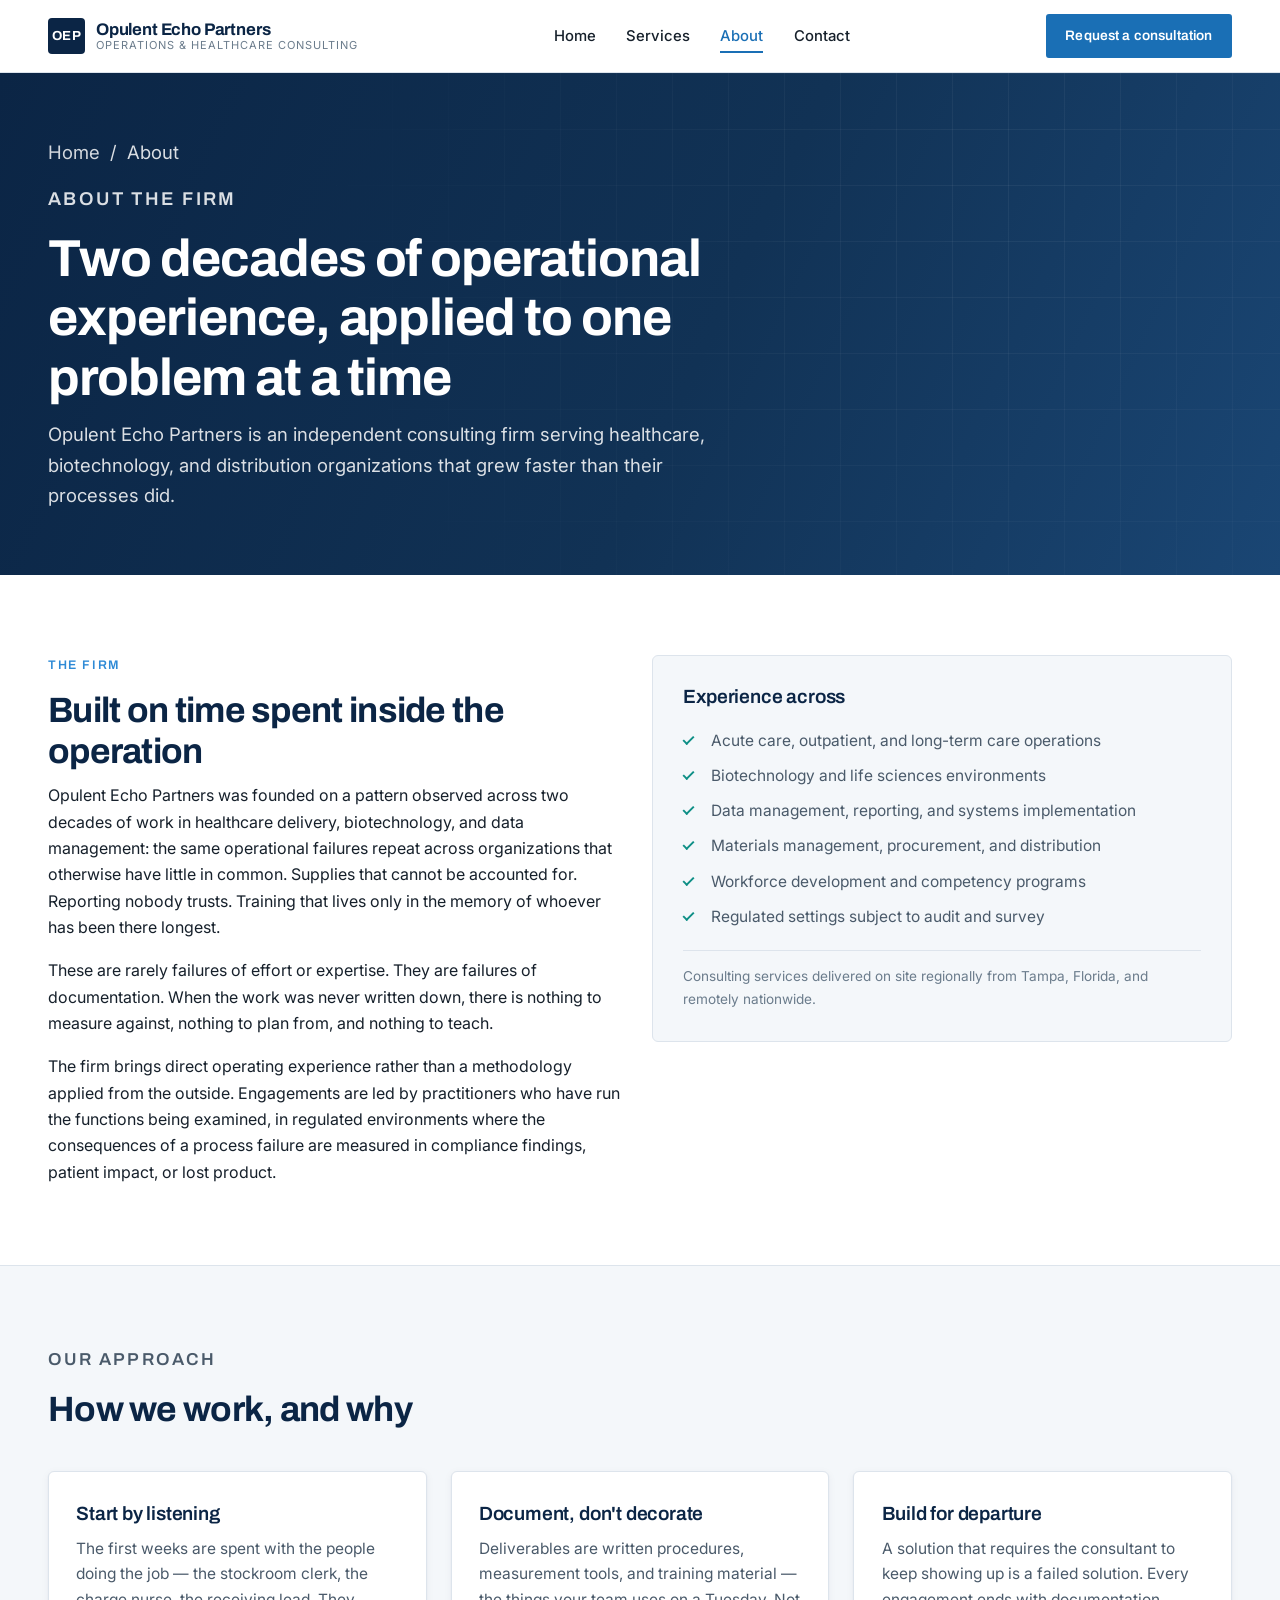
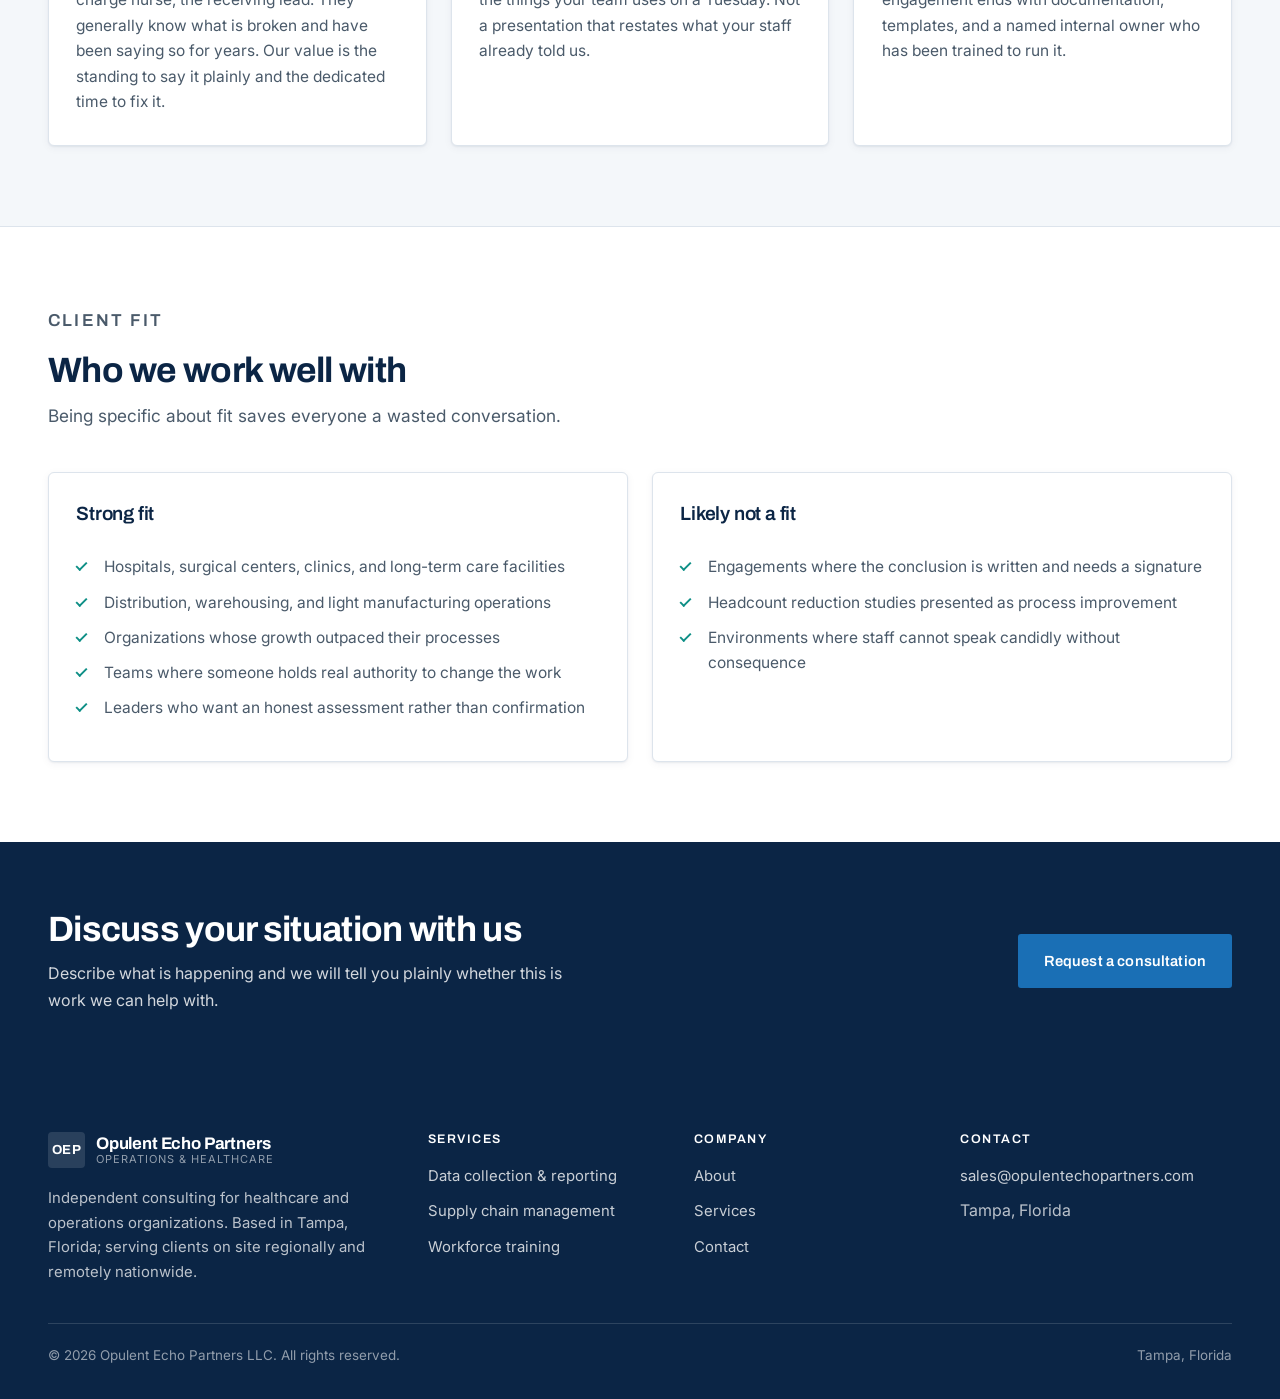
==== commit 808598ed: "Add files via upload" ====
--- a/about.html
+++ b/about.html
@@ -41,26 +41,34 @@
     <div class="wrap">
       <p class="crumbs"><a href="index.html">Home</a> &nbsp;/&nbsp; About</p>
       <p class="eyebrow">About the firm</p>
-      <h1>An independent practice, built around handing the work back</h1>
-      <p>Opulent Echo Partners works with healthcare and operations organizations that grew faster than their processes did.</p>
+      <h1>Two decades of operational experience, applied to one problem at a time</h1>
+      <p>Opulent Echo Partners is an independent consulting firm serving healthcare, biotechnology, and distribution organizations that grew faster than their processes did.</p>
     </div>
   </section>
 
   <section class="section">
     <div class="wrap">
-      <div class="bio">
-        <div class="bio__portrait">Add a professional photograph here — see notes in README.md</div>
+      <div class="grid grid--2">
         <div>
-          <h2>Wing Cheung</h2>
-          <p class="bio__role">Principal Consultant</p>
-          <p>[Replace this paragraph with your professional background. Be specific and quantitative — "managed materials for a 220-bed acute care hospital" or "directed intake for a distribution site processing 4,000 units per day" builds more credibility than any adjective. Name the organizations if you are able to.]</p>
-          <p>[Second paragraph: the transition to independent practice. Most consultants have a version of the same story — recognizing the same failure pattern across every organization they worked in, and wanting to solve it more than once.]</p>
-          <p>[Third paragraph, optional: certifications and credentials that carry weight in this field — Lean, Six Sigma, CMRP, APICS CPIM or CSCP, a clinical license, or a relevant degree.]</p>
-          <ul class="checklist">
-            <li>[Credential or certification]</li>
-            <li>[Years of experience in operations or healthcare]</li>
-            <li>[Notable scope — facilities, headcount, or volume managed]</li>
-          </ul>
+          <p class="eyebrow">The firm</p>
+          <h2>Built on time spent inside the operation</h2>
+          <p>Opulent Echo Partners was founded on a pattern observed across two decades of work in healthcare delivery, biotechnology, and data management: the same operational failures repeat across organizations that otherwise have little in common. Supplies that cannot be accounted for. Reporting nobody trusts. Training that lives only in the memory of whoever has been there longest.</p>
+          <p>These are rarely failures of effort or expertise. They are failures of documentation. When the work was never written down, there is nothing to measure against, nothing to plan from, and nothing to teach.</p>
+          <p>The firm brings direct operating experience rather than a methodology applied from the outside. Engagements are led by practitioners who have run the functions being examined, in regulated environments where the consequences of a process failure are measured in compliance findings, patient impact, or lost product.</p>
+        </div>
+        <div>
+          <div class="info-panel">
+            <h3 style="margin-bottom:1.2rem">Experience across</h3>
+            <ul class="checklist" style="margin-top:0">
+              <li>Acute care, outpatient, and long-term care operations</li>
+              <li>Biotechnology and life sciences environments</li>
+              <li>Data management, reporting, and systems implementation</li>
+              <li>Materials management, procurement, and distribution</li>
+              <li>Workforce development and competency programs</li>
+              <li>Regulated settings subject to audit and survey</li>
+            </ul>
+            <p class="service-block__meta">Consulting services delivered on site regionally from Tampa, Florida, and remotely nationwide.</p>
+          </div>
         </div>
       </div>
     </div>
@@ -122,8 +130,8 @@
   <section class="cta-band">
     <div class="wrap cta-band__inner">
       <div>
-        <h2>Let's talk about your situation</h2>
-        <p>A complimentary 45-minute consultation, with a straight answer about whether we can help.</p>
+        <h2>Discuss your situation with us</h2>
+        <p>Describe what is happening and we will tell you plainly whether this is work we can help with.</p>
       </div>
       <div class="cta-band__actions">
         <a class="btn btn--primary" href="contact.html">Request a consultation</a>
@@ -165,7 +173,7 @@
       <div>
         <h4>Contact</h4>
         <ul>
-          <li><a href="mailto:info@opulentechopartners.com">info@opulentechopartners.com</a></li>
+          <li><a href="mailto:sales@opulentechopartners.com">sales@opulentechopartners.com</a></li>
           <li>Tampa, Florida</li>
         </ul>
       </div>
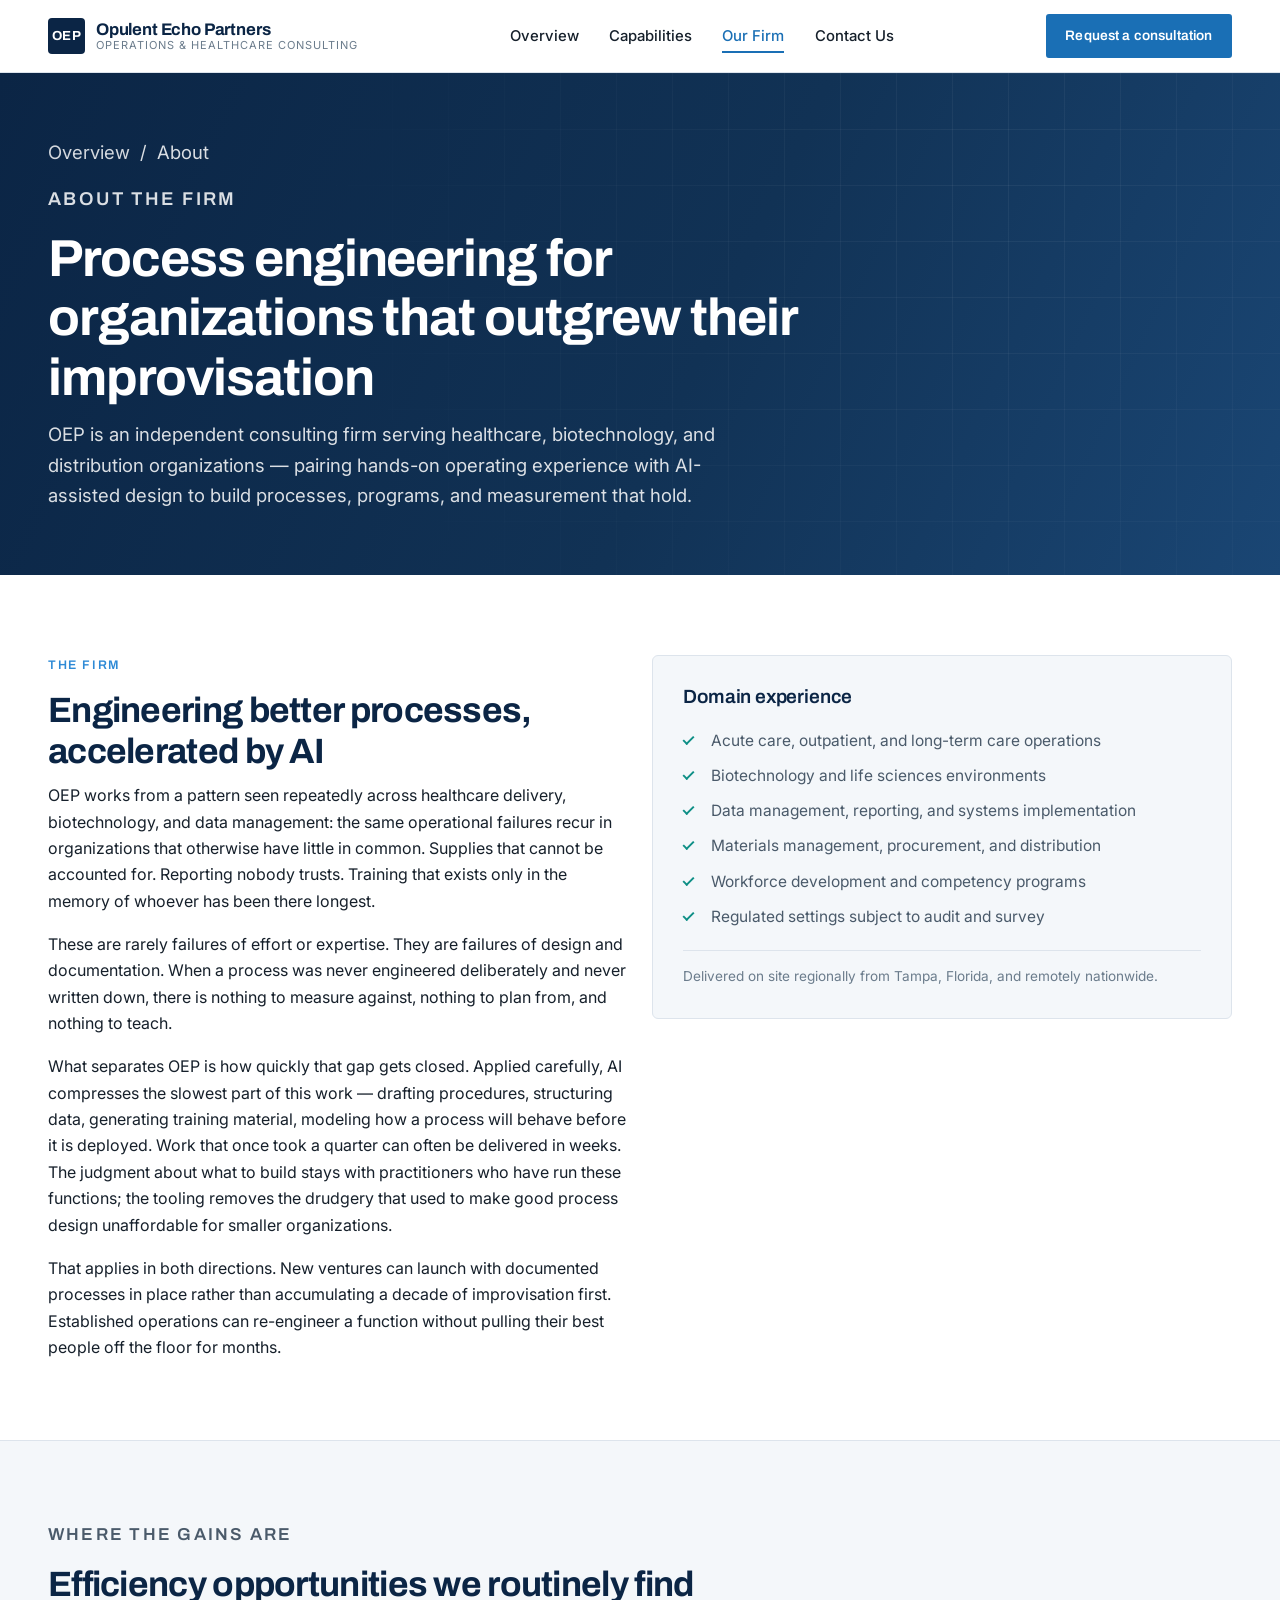
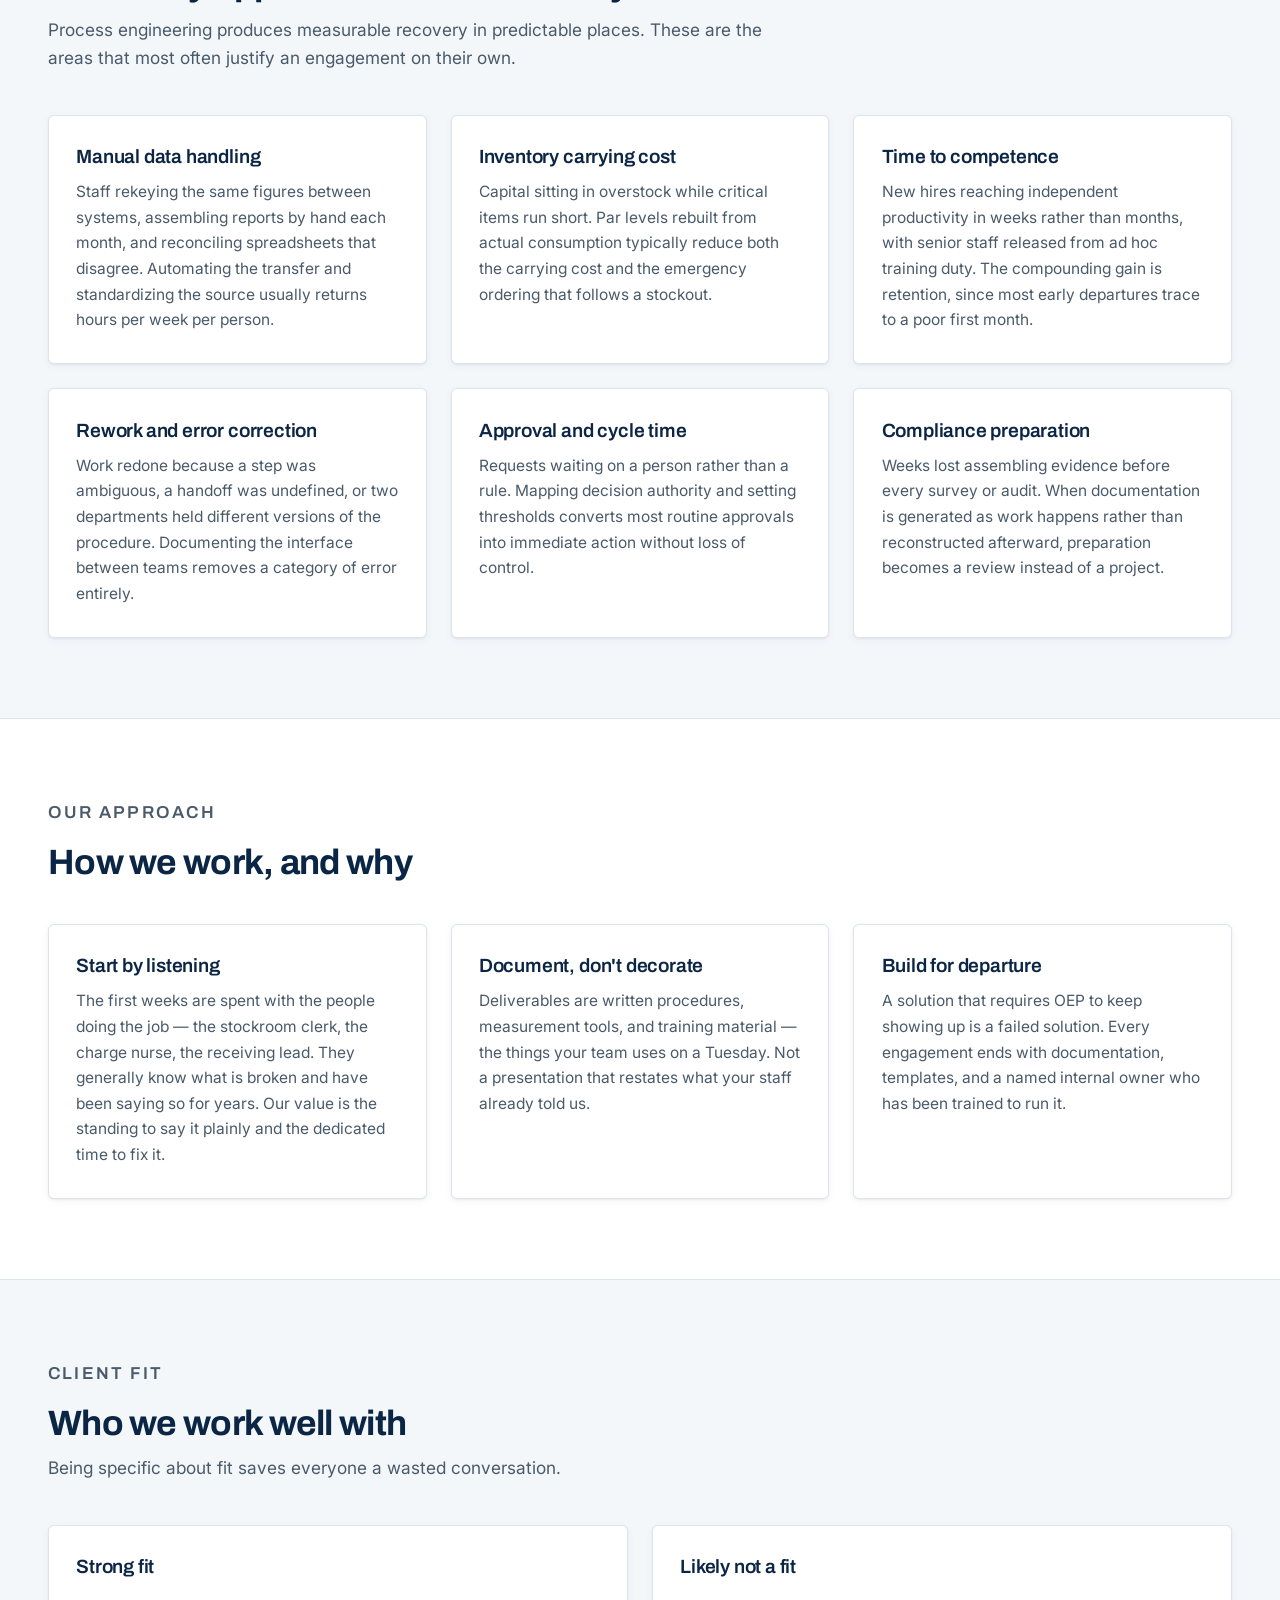
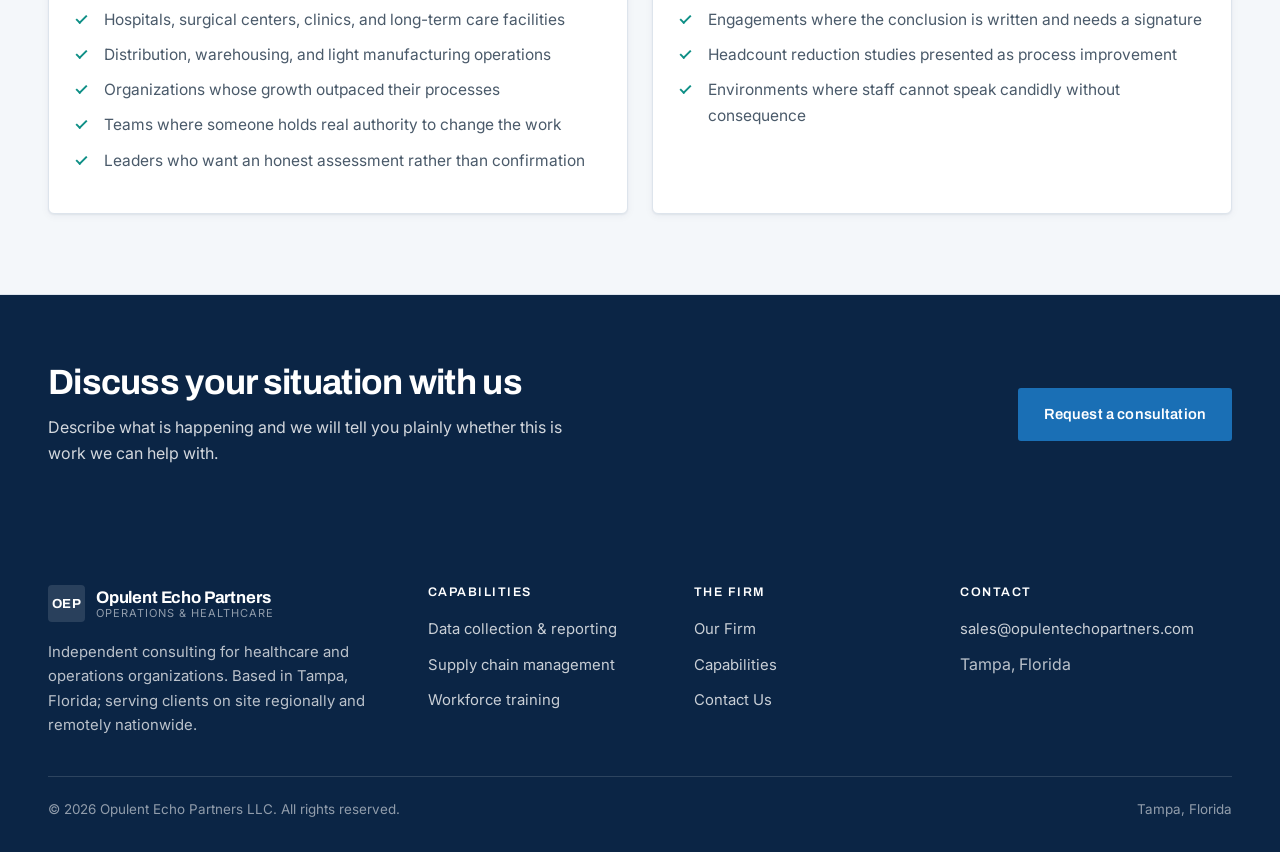
==== commit b0b17eb8: "Add files via upload" ====
--- a/about.html
+++ b/about.html
@@ -24,10 +24,10 @@
     </a>
     <button class="nav-toggle" aria-expanded="false" aria-controls="site-nav">Menu</button>
     <nav class="site-nav" id="site-nav" aria-label="Main">
-      <a href="index.html">Home</a>
-      <a href="services.html">Services</a>
-      <a href="about.html" aria-current="page">About</a>
-      <a href="contact.html">Contact</a>
+      <a href="index.html">Overview</a>
+      <a href="services.html">Capabilities</a>
+      <a href="about.html" aria-current="page">Our Firm</a>
+      <a href="contact.html">Contact Us</a>
     </nav>
     <div class="header-cta">
       <a class="btn btn--primary btn--sm" href="contact.html">Request a consultation</a>
@@ -39,10 +39,10 @@
 
   <section class="hero hero--compact">
     <div class="wrap">
-      <p class="crumbs"><a href="index.html">Home</a> &nbsp;/&nbsp; About</p>
+      <p class="crumbs"><a href="index.html">Overview</a> &nbsp;/&nbsp; About</p>
       <p class="eyebrow">About the firm</p>
-      <h1>Two decades of operational experience, applied to one problem at a time</h1>
-      <p>Opulent Echo Partners is an independent consulting firm serving healthcare, biotechnology, and distribution organizations that grew faster than their processes did.</p>
+      <h1>Process engineering for organizations that outgrew their improvisation</h1>
+      <p>OEP is an independent consulting firm serving healthcare, biotechnology, and distribution organizations — pairing hands-on operating experience with AI-assisted design to build processes, programs, and measurement that hold.</p>
     </div>
   </section>
 
@@ -51,14 +51,15 @@
       <div class="grid grid--2">
         <div>
           <p class="eyebrow">The firm</p>
-          <h2>Built on time spent inside the operation</h2>
-          <p>Opulent Echo Partners was founded on a pattern observed across two decades of work in healthcare delivery, biotechnology, and data management: the same operational failures repeat across organizations that otherwise have little in common. Supplies that cannot be accounted for. Reporting nobody trusts. Training that lives only in the memory of whoever has been there longest.</p>
-          <p>These are rarely failures of effort or expertise. They are failures of documentation. When the work was never written down, there is nothing to measure against, nothing to plan from, and nothing to teach.</p>
-          <p>The firm brings direct operating experience rather than a methodology applied from the outside. Engagements are led by practitioners who have run the functions being examined, in regulated environments where the consequences of a process failure are measured in compliance findings, patient impact, or lost product.</p>
+          <h2>Engineering better processes, accelerated by AI</h2>
+          <p>OEP works from a pattern seen repeatedly across healthcare delivery, biotechnology, and data management: the same operational failures recur in organizations that otherwise have little in common. Supplies that cannot be accounted for. Reporting nobody trusts. Training that exists only in the memory of whoever has been there longest.</p>
+          <p>These are rarely failures of effort or expertise. They are failures of design and documentation. When a process was never engineered deliberately and never written down, there is nothing to measure against, nothing to plan from, and nothing to teach.</p>
+          <p>What separates OEP is how quickly that gap gets closed. Applied carefully, AI compresses the slowest part of this work — drafting procedures, structuring data, generating training material, modeling how a process will behave before it is deployed. Work that once took a quarter can often be delivered in weeks. The judgment about what to build stays with practitioners who have run these functions; the tooling removes the drudgery that used to make good process design unaffordable for smaller organizations.</p>
+          <p>That applies in both directions. New ventures can launch with documented processes in place rather than accumulating a decade of improvisation first. Established operations can re-engineer a function without pulling their best people off the floor for months.</p>
         </div>
         <div>
           <div class="info-panel">
-            <h3 style="margin-bottom:1.2rem">Experience across</h3>
+            <h3 style="margin-bottom:1.2rem">Domain experience</h3>
             <ul class="checklist" style="margin-top:0">
               <li>Acute care, outpatient, and long-term care operations</li>
               <li>Biotechnology and life sciences environments</li>
@@ -67,7 +68,7 @@
               <li>Workforce development and competency programs</li>
               <li>Regulated settings subject to audit and survey</li>
             </ul>
-            <p class="service-block__meta">Consulting services delivered on site regionally from Tampa, Florida, and remotely nationwide.</p>
+            <p class="service-block__meta">Delivered on site regionally from Tampa, Florida, and remotely nationwide.</p>
           </div>
         </div>
       </div>
@@ -77,7 +78,43 @@
   <section class="section section--grey">
     <div class="wrap">
       <div class="section__head">
-        <p class="eyebrow eyebrow--dark">Our approach</p>
+        <p class="eyebrow eyebrow--dark">Where the gains are</p>
+        <h2>Efficiency opportunities we routinely find</h2>
+        <p>Process engineering produces measurable recovery in predictable places. These are the areas that most often justify an engagement on their own.</p>
+      </div>
+      <div class="grid grid--3">
+        <article class="card">
+          <h3>Manual data handling</h3>
+          <p>Staff rekeying the same figures between systems, assembling reports by hand each month, and reconciling spreadsheets that disagree. Automating the transfer and standardizing the source usually returns hours per week per person.</p>
+        </article>
+        <article class="card">
+          <h3>Inventory carrying cost</h3>
+          <p>Capital sitting in overstock while critical items run short. Par levels rebuilt from actual consumption typically reduce both the carrying cost and the emergency ordering that follows a stockout.</p>
+        </article>
+        <article class="card">
+          <h3>Time to competence</h3>
+          <p>New hires reaching independent productivity in weeks rather than months, with senior staff released from ad hoc training duty. The compounding gain is retention, since most early departures trace to a poor first month.</p>
+        </article>
+        <article class="card">
+          <h3>Rework and error correction</h3>
+          <p>Work redone because a step was ambiguous, a handoff was undefined, or two departments held different versions of the procedure. Documenting the interface between teams removes a category of error entirely.</p>
+        </article>
+        <article class="card">
+          <h3>Approval and cycle time</h3>
+          <p>Requests waiting on a person rather than a rule. Mapping decision authority and setting thresholds converts most routine approvals into immediate action without loss of control.</p>
+        </article>
+        <article class="card">
+          <h3>Compliance preparation</h3>
+          <p>Weeks lost assembling evidence before every survey or audit. When documentation is generated as work happens rather than reconstructed afterward, preparation becomes a review instead of a project.</p>
+        </article>
+      </div>
+    </div>
+  </section>
+
+  <section class="section">
+    <div class="wrap">
+      <div class="section__head">
+        <p class="eyebrow">Our approach</p>
         <h2>How we work, and why</h2>
       </div>
       <div class="grid grid--3">
@@ -91,16 +128,16 @@
         </article>
         <article class="card">
           <h3>Build for departure</h3>
-          <p>A solution that requires the consultant to keep showing up is a failed solution. Every engagement ends with documentation, templates, and a named internal owner who has been trained to run it.</p>
-        </article>
-      </div>
-    </div>
-  </section>
-
-  <section class="section">
+          <p>A solution that requires OEP to keep showing up is a failed solution. Every engagement ends with documentation, templates, and a named internal owner who has been trained to run it.</p>
+        </article>
+      </div>
+    </div>
+  </section>
+
+  <section class="section section--grey">
     <div class="wrap">
       <div class="section__head">
-        <p class="eyebrow">Client fit</p>
+        <p class="eyebrow eyebrow--dark">Client fit</p>
         <h2>Who we work well with</h2>
         <p>Being specific about fit saves everyone a wasted conversation.</p>
       </div>
@@ -155,7 +192,7 @@
         <p style="margin-top:1.1rem">Independent consulting for healthcare and operations organizations. Based in Tampa, Florida; serving clients on site regionally and remotely nationwide.</p>
       </div>
       <div>
-        <h4>Services</h4>
+        <h4>Capabilities</h4>
         <ul>
           <li><a href="services.html#data">Data collection &amp; reporting</a></li>
           <li><a href="services.html#supply">Supply chain management</a></li>
@@ -163,11 +200,11 @@
         </ul>
       </div>
       <div>
-        <h4>Company</h4>
+        <h4>The Firm</h4>
         <ul>
-          <li><a href="about.html">About</a></li>
-          <li><a href="services.html">Services</a></li>
-          <li><a href="contact.html">Contact</a></li>
+          <li><a href="about.html">Our Firm</a></li>
+          <li><a href="services.html">Capabilities</a></li>
+          <li><a href="contact.html">Contact Us</a></li>
         </ul>
       </div>
       <div>
--- a/style.css
+++ b/style.css
@@ -432,3 +432,48 @@
   .site-footer__grid { grid-template-columns: 1fr; gap: 2rem; }
   .header-cta .btn { display: none; }
 }
+
+/* ================================================================
+   Mission statement band
+   ================================================================ */
+
+.mission {
+  background: var(--white);
+  padding-block: clamp(3.5rem, 7vw, 5.5rem);
+  border-bottom: 1px solid var(--border);
+}
+.mission__inner { max-width: 60rem; }
+.mission__label {
+  font-family: var(--head); font-size: .78rem; font-weight: 600;
+  letter-spacing: .14em; text-transform: uppercase; color: var(--blue-400);
+  margin-bottom: 1.6rem;
+}
+.mission__statement {
+  font-family: var(--head);
+  font-size: clamp(1.55rem, 3.4vw, 2.6rem);
+  font-weight: 600;
+  line-height: 1.25;
+  letter-spacing: -0.025em;
+  color: var(--navy-900);
+  margin: 0 0 1.6rem;
+}
+.mission__statement em {
+  font-style: normal;
+  color: var(--blue-500);
+}
+.mission__support {
+  font-size: 1.08rem; color: var(--slate); max-width: 52rem;
+}
+
+/* Split section: two balanced columns */
+.split {
+  display: grid; grid-template-columns: 1fr 1fr;
+  gap: 3.2rem; align-items: center;
+}
+.split--reverse .split__media { order: -1; }
+
+@media (max-width: 62rem) {
+  .split { grid-template-columns: 1fr; gap: 2rem; }
+  .split--reverse .split__media { order: 0; }
+  .figure--tall { aspect-ratio: 16/10; }
+}
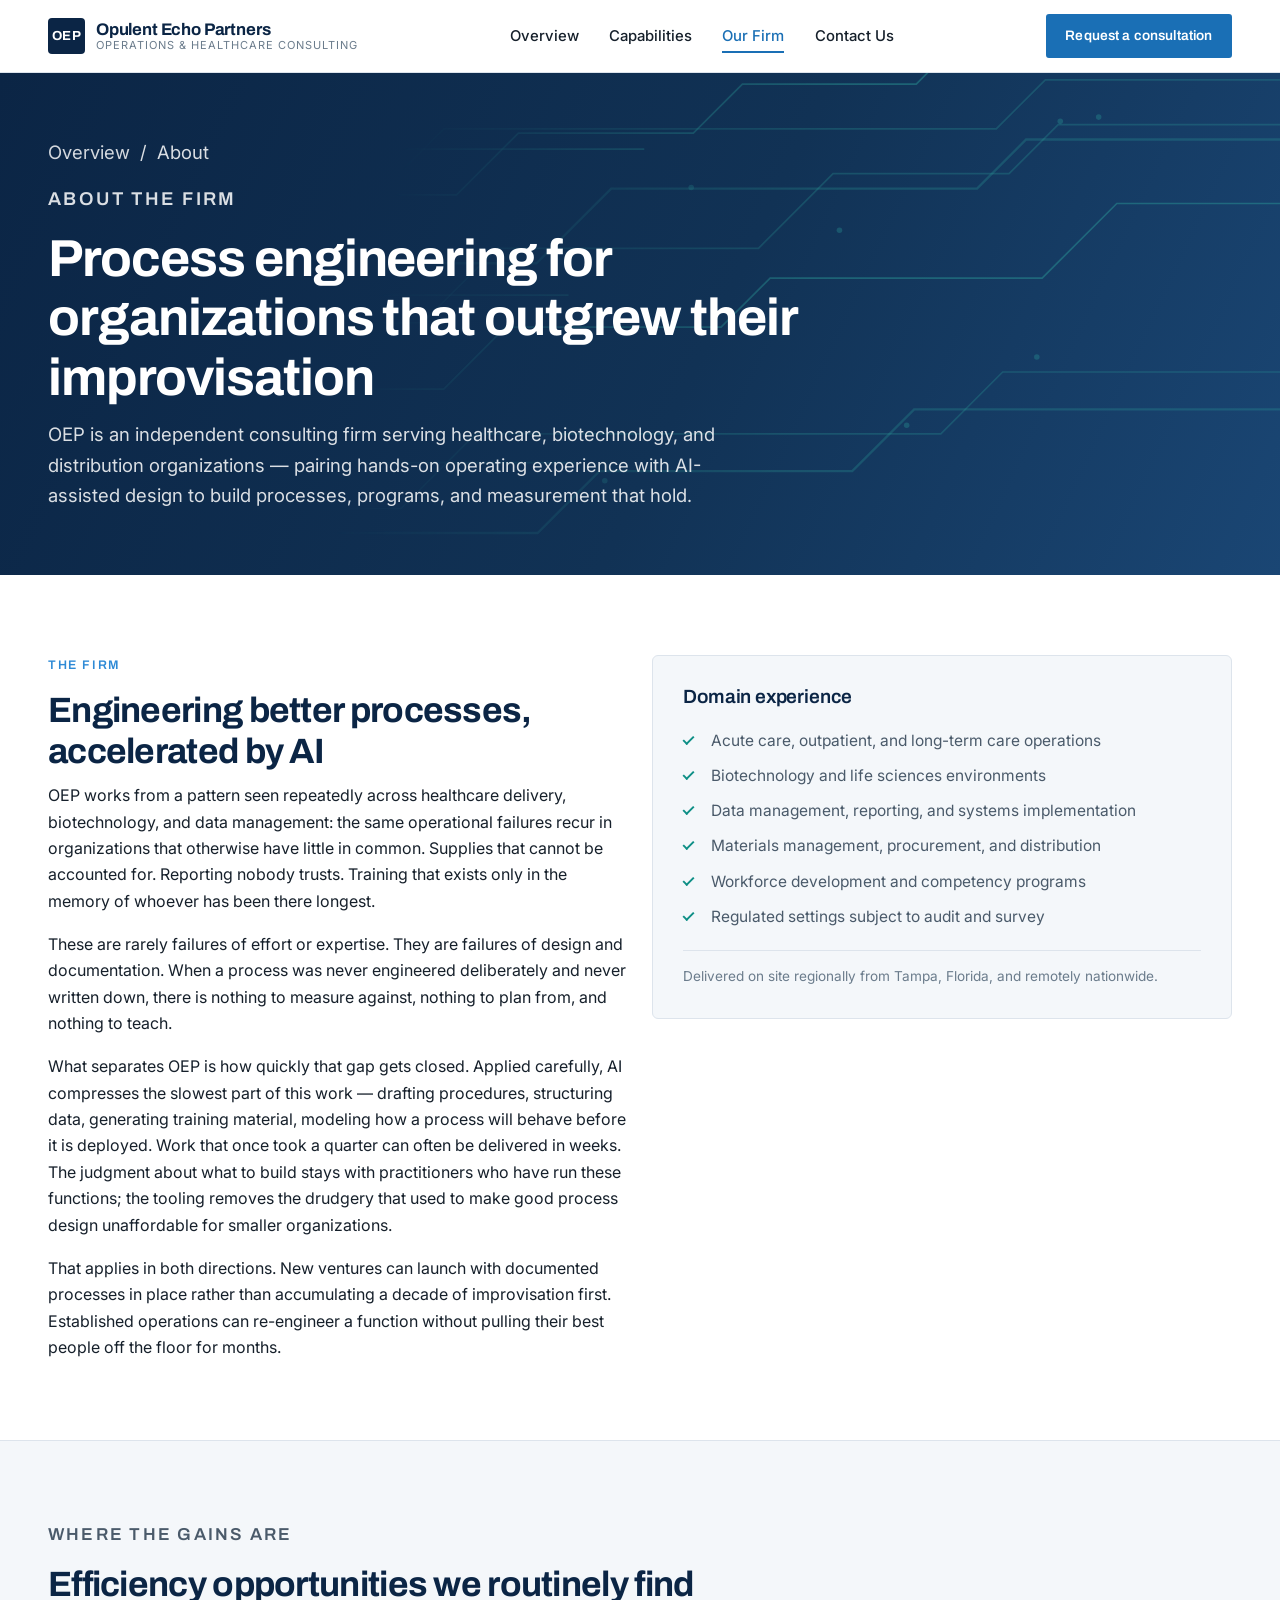
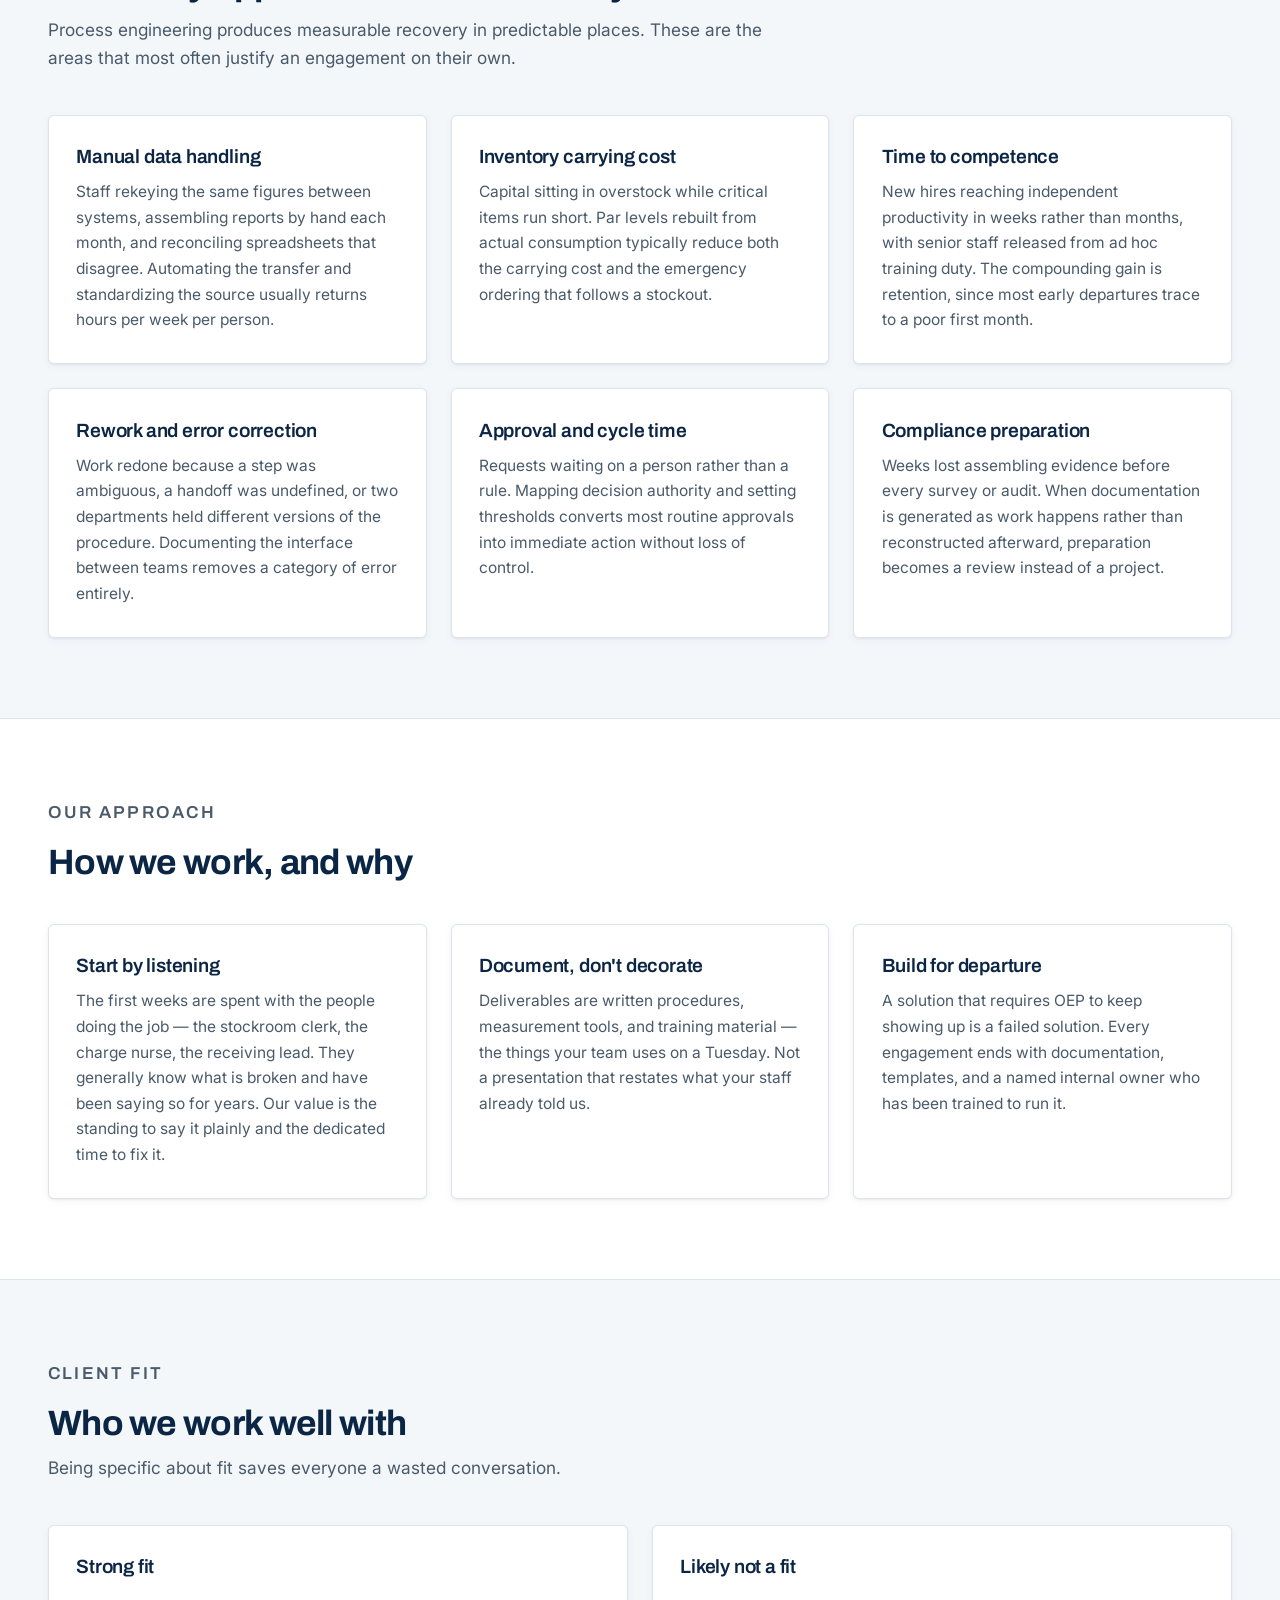
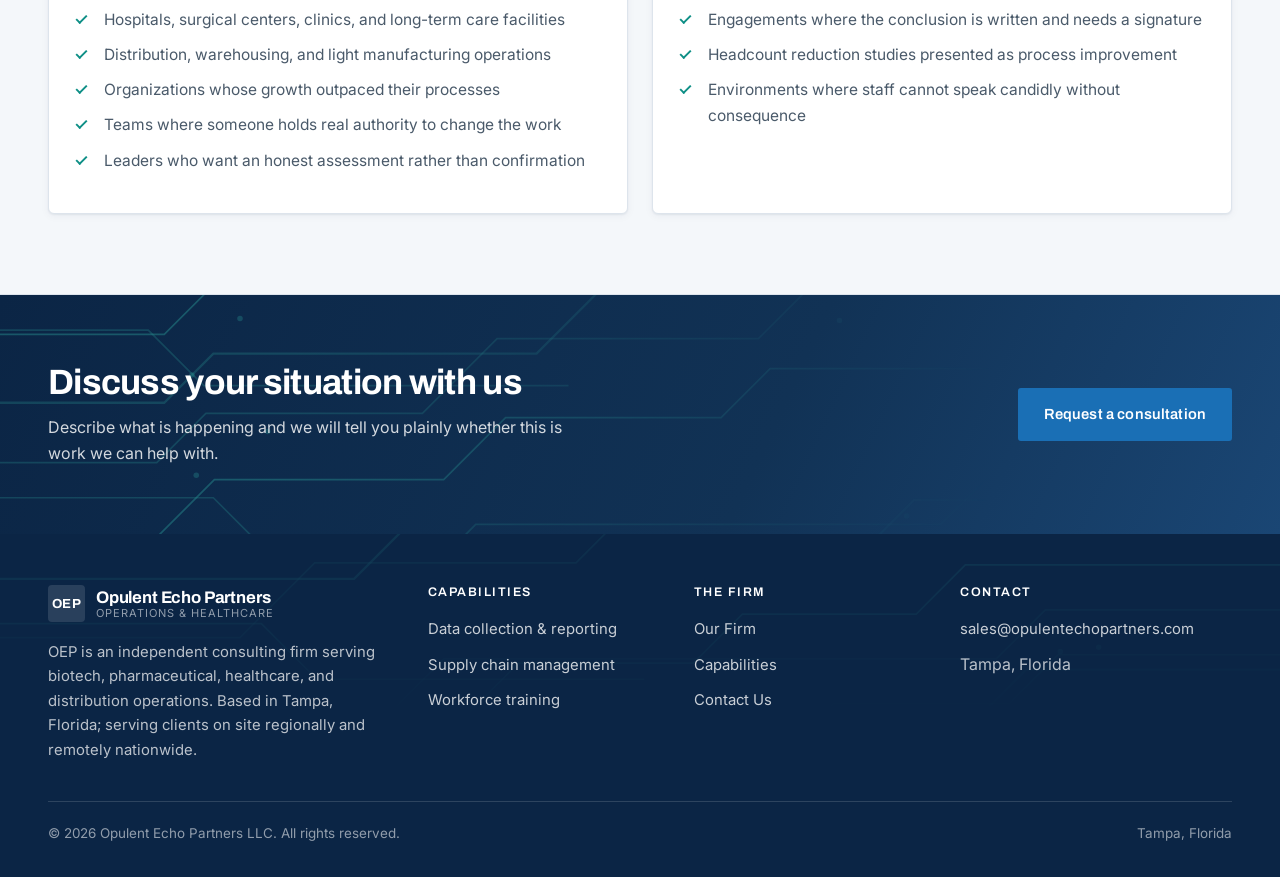
==== commit 4082fa1d: "Add files via upload" ====
--- a/about.html
+++ b/about.html
@@ -189,7 +189,7 @@
             <span class="brand__sub">Operations &amp; Healthcare</span>
           </span>
         </a>
-        <p style="margin-top:1.1rem">Independent consulting for healthcare and operations organizations. Based in Tampa, Florida; serving clients on site regionally and remotely nationwide.</p>
+        <p style="margin-top:1.1rem">OEP is an independent consulting firm serving biotech, pharmaceutical, healthcare, and distribution operations. Based in Tampa, Florida; serving clients on site regionally and remotely nationwide.</p>
       </div>
       <div>
         <h4>Capabilities</h4>
--- a/style.css
+++ b/style.css
@@ -20,6 +20,8 @@
 
   --head: "Archivo", system-ui, sans-serif;
   --body: "Inter", system-ui, sans-serif;
+
+  --circuit: url("data:image/svg+xml,%3Csvg xmlns='http://www.w3.org/2000/svg' viewBox='0 0 1200 600' preserveAspectRatio='xMidYMid slice'%3E%3Cpath d='M-80,42 h412 l46,-46 h333 l70,-70 H1320' fill='none' stroke='%232FA8A0' stroke-opacity='0.48' stroke-width='2.2'/%3E%3Cpath d='M-80,97 h305 l70,-70 h245 l46,-46 h281 l46,-46 H1320' fill='none' stroke='%232FA8A0' stroke-opacity='0.3' stroke-width='1.6'/%3E%3Cpath d='M-80,163 h450 l46,-46 h518 l46,-46 H1320' fill='none' stroke='%232FA8A0' stroke-opacity='0.3' stroke-width='1.6'/%3E%3Cpath d='M-80,225 h234 l46,-46 h228 l58,-58 h164 l46,-46 h163 l46,-46 H1320' fill='none' stroke='%232FA8A0' stroke-opacity='0.48' stroke-width='1.6'/%3E%3Cpath d='M-80,289 h234 l46,-46 h303 l70,-70 h343 l46,-46 H1320' fill='none' stroke='%232FA8A0' stroke-opacity='0.3' stroke-width='2.2'/%3E%3Cpath d='M-80,345 h227 l46,-46 h203 l70,-70 h245 l70,-70 h165 l46,-46 H1320' fill='none' stroke='%232FA8A0' stroke-opacity='0.3' stroke-width='1.6'/%3E%3Cpath d='M-80,419 h223 l58,-58 h215 l58,-58 h202 l46,-46 h255 l70,-70 H1320' fill='none' stroke='%232FA8A0' stroke-opacity='0.48' stroke-width='1.6'/%3E%3Cpath d='M-80,473 h456 l70,-70 h436 l58,-58 H1320' fill='none' stroke='%232FA8A0' stroke-opacity='0.3' stroke-width='1.6'/%3E%3Cpath d='M-80,542 h309 l46,-46 h229 l58,-58 h237 l58,-58 H1320' fill='none' stroke='%232FA8A0' stroke-opacity='0.3' stroke-width='2.2'/%3E%3Cpath d='M-60,84 h305 l52,52 h307' fill='none' stroke='%232FA8A0' stroke-opacity='0.48' stroke-width='1.6'/%3E%3Cpath d='M-60,221 h199 l52,52 h342' fill='none' stroke='%232FA8A0' stroke-opacity='0.3' stroke-width='1.6'/%3E%3Cpath d='M-60,378 h260 l52,52 h287' fill='none' stroke='%232FA8A0' stroke-opacity='0.3' stroke-width='1.6'/%3E%3Cpath d='M-60,511 h307 l52,52 h348' fill='none' stroke='%232FA8A0' stroke-opacity='0.48' stroke-width='2.2'/%3E%3Ccircle cx='994' cy='110' r='2.6' fill='%232FA8A0' fill-opacity='0.35'/%3E%3Ccircle cx='251' cy='316' r='2.6' fill='%232FA8A0' fill-opacity='0.35'/%3E%3Ccircle cx='1030' cy='106' r='2.6' fill='%232FA8A0' fill-opacity='0.35'/%3E%3Ccircle cx='184' cy='357' r='2.6' fill='%232FA8A0' fill-opacity='0.35'/%3E%3Ccircle cx='972' cy='331' r='2.6' fill='%232FA8A0' fill-opacity='0.35'/%3E%3Ccircle cx='850' cy='395' r='2.6' fill='%232FA8A0' fill-opacity='0.35'/%3E%3Ccircle cx='106' cy='512' r='2.6' fill='%232FA8A0' fill-opacity='0.35'/%3E%3Ccircle cx='787' cy='212' r='2.6' fill='%232FA8A0' fill-opacity='0.35'/%3E%3Ccircle cx='299' cy='545' r='2.6' fill='%232FA8A0' fill-opacity='0.35'/%3E%3Ccircle cx='180' cy='263' r='2.6' fill='%232FA8A0' fill-opacity='0.35'/%3E%3Ccircle cx='648' cy='172' r='2.6' fill='%232FA8A0' fill-opacity='0.35'/%3E%3Ccircle cx='567' cy='447' r='2.6' fill='%232FA8A0' fill-opacity='0.35'/%3E%3Ccircle cx='860' cy='548' r='2.6' fill='%232FA8A0' fill-opacity='0.35'/%3E%3Ccircle cx='225' cy='210' r='2.6' fill='%232FA8A0' fill-opacity='0.35'/%3E%3C/svg%3E");
 
   --shadow-sm: 0 1px 2px rgba(11,37,69,.06), 0 2px 8px rgba(11,37,69,.05);
   --shadow-md: 0 4px 14px rgba(11,37,69,.10);
@@ -168,11 +170,12 @@
 }
 .hero::after {
   content: ""; position: absolute; inset: 0;
-  background-image:
-    linear-gradient(rgba(255,255,255,.055) 1px, transparent 1px),
-    linear-gradient(90deg, rgba(255,255,255,.055) 1px, transparent 1px);
-  background-size: 56px 56px;
-  mask-image: radial-gradient(circle at 78% 22%, #000 0%, transparent 68%);
+  background-image: var(--circuit);
+  background-size: cover;
+  background-position: center right;
+  opacity: .85;
+  mask-image: linear-gradient(100deg, transparent 0%, transparent 30%, #000 62%, #000 100%);
+  -webkit-mask-image: linear-gradient(100deg, transparent 0%, transparent 30%, #000 62%, #000 100%);
   pointer-events: none;
 }
 .hero > * { position: relative; z-index: 1; }
@@ -306,9 +309,23 @@
 /* ---------- CTA band ---------- */
 
 .cta-band {
-  background: var(--navy-900); color: #fff;
+  background: linear-gradient(115deg, var(--navy-900) 0%, var(--navy-800) 60%, var(--navy-700) 100%);
+  color: #fff;
   padding-block: clamp(3rem, 6vw, 4.2rem);
-}
+  position: relative;
+  overflow: hidden;
+}
+.cta-band::before {
+  content: ""; position: absolute; inset: 0;
+  background-image: var(--circuit);
+  background-size: cover;
+  background-position: center;
+  opacity: .8;
+  mask-image: linear-gradient(90deg, #000 0%, #000 22%, transparent 78%);
+  -webkit-mask-image: linear-gradient(90deg, #000 0%, #000 22%, transparent 78%);
+  pointer-events: none;
+}
+.cta-band > * { position: relative; z-index: 1; }
 .cta-band h2 { color: #fff; }
 .cta-band p { color: rgba(255,255,255,.82); max-width: 52ch; }
 .cta-band__inner {
@@ -368,7 +385,23 @@
 
 /* ---------- footer ---------- */
 
-.site-footer { background: var(--navy-900); color: rgba(255,255,255,.72); }
+.site-footer {
+  background: var(--navy-900);
+  color: rgba(255,255,255,.72);
+  position: relative;
+  overflow: hidden;
+}
+.site-footer::before {
+  content: ""; position: absolute; inset: 0;
+  background-image: var(--circuit);
+  background-size: cover;
+  background-position: top center;
+  opacity: .28;
+  mask-image: linear-gradient(#000 0%, transparent 55%);
+  -webkit-mask-image: linear-gradient(#000 0%, transparent 55%);
+  pointer-events: none;
+}
+.site-footer > * { position: relative; z-index: 1; }
 .site-footer__grid {
   display: grid; grid-template-columns: 1.5fr 1fr 1fr 1.2fr;
   gap: 2.5rem; padding-block: 3.2rem 2.4rem;
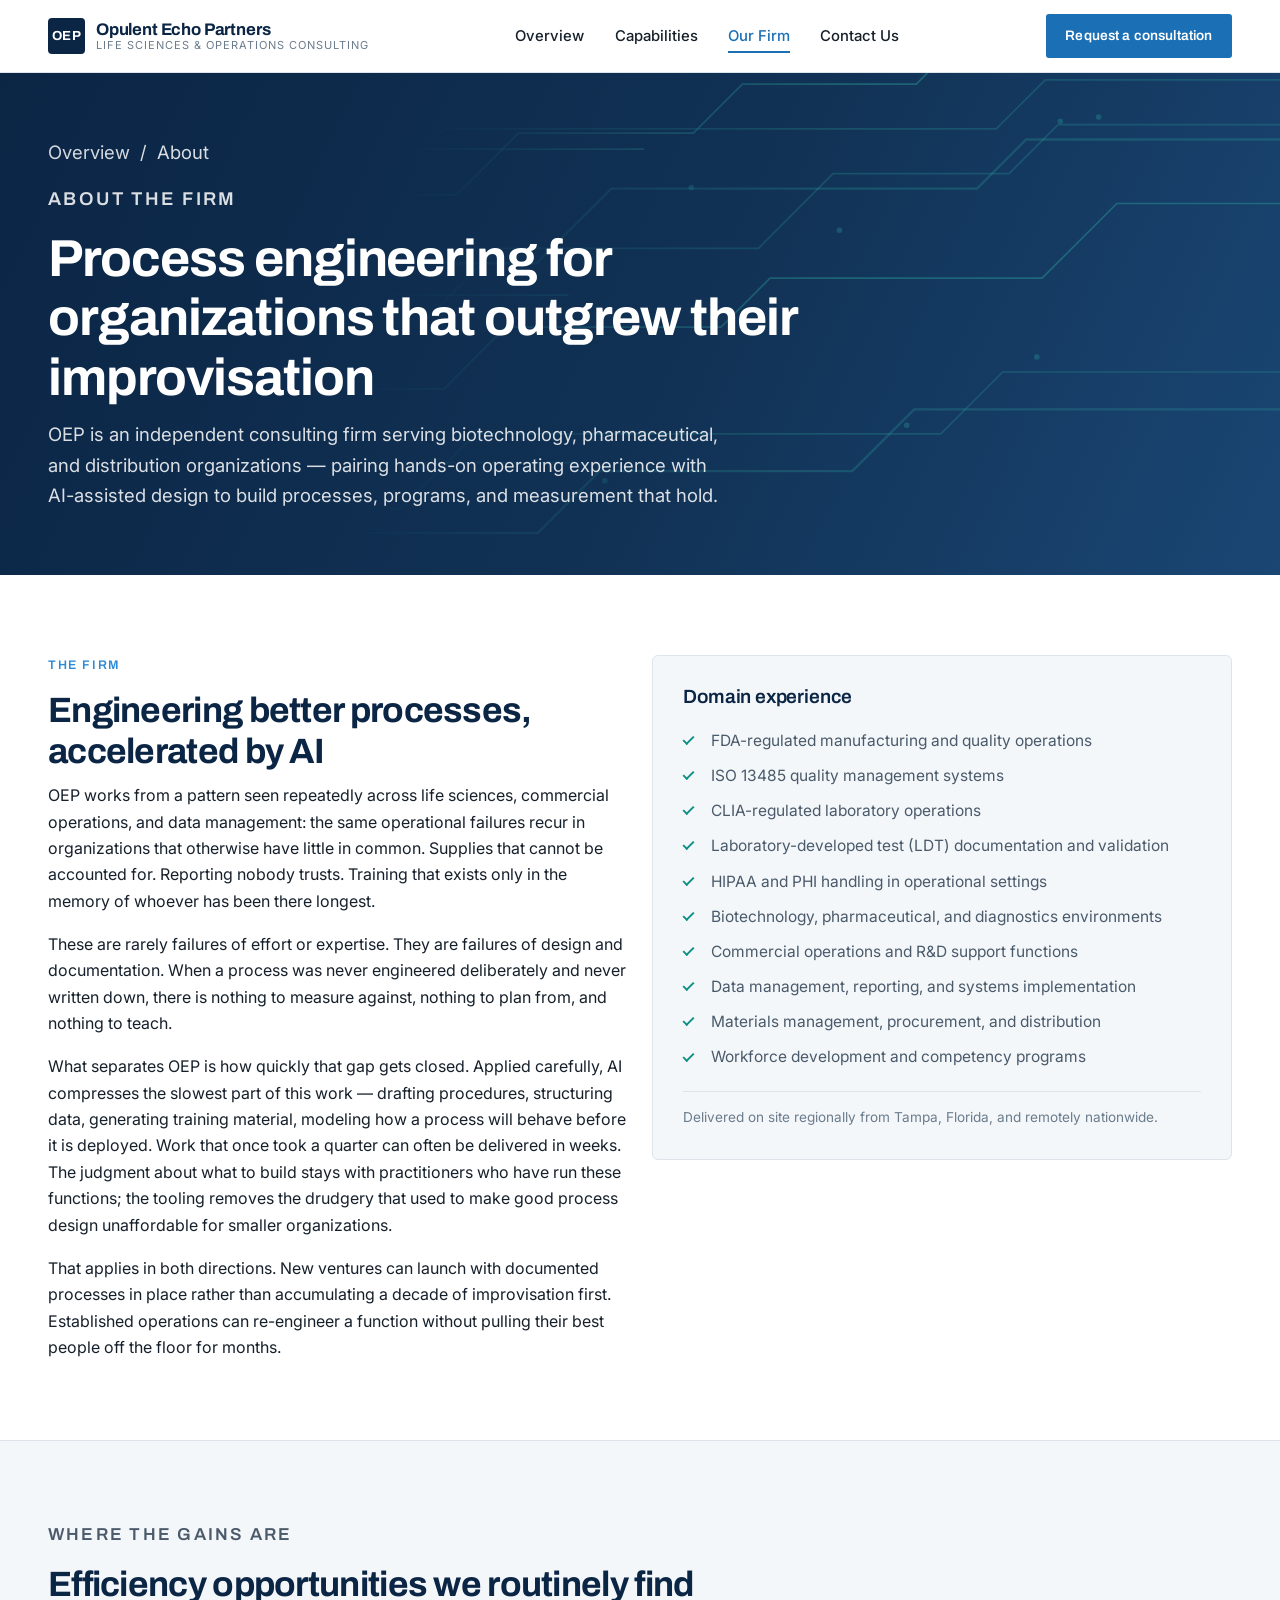
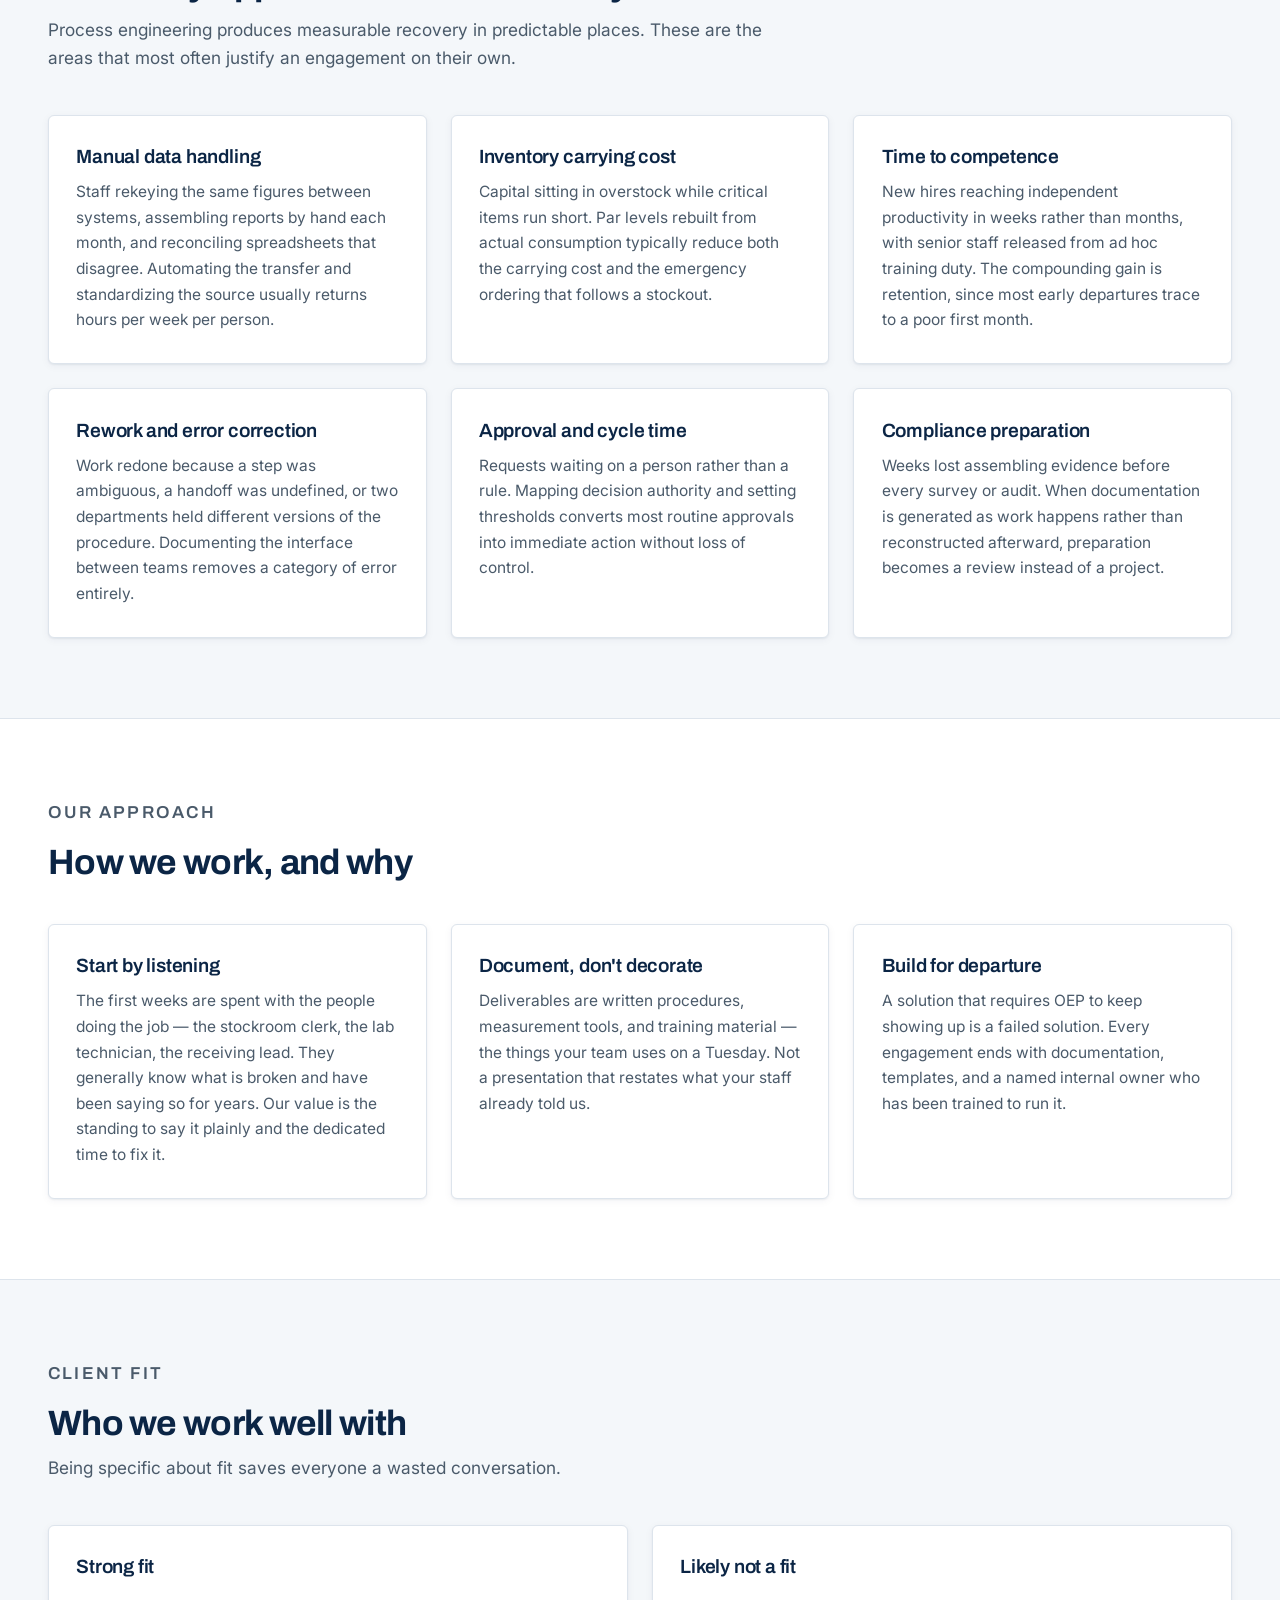
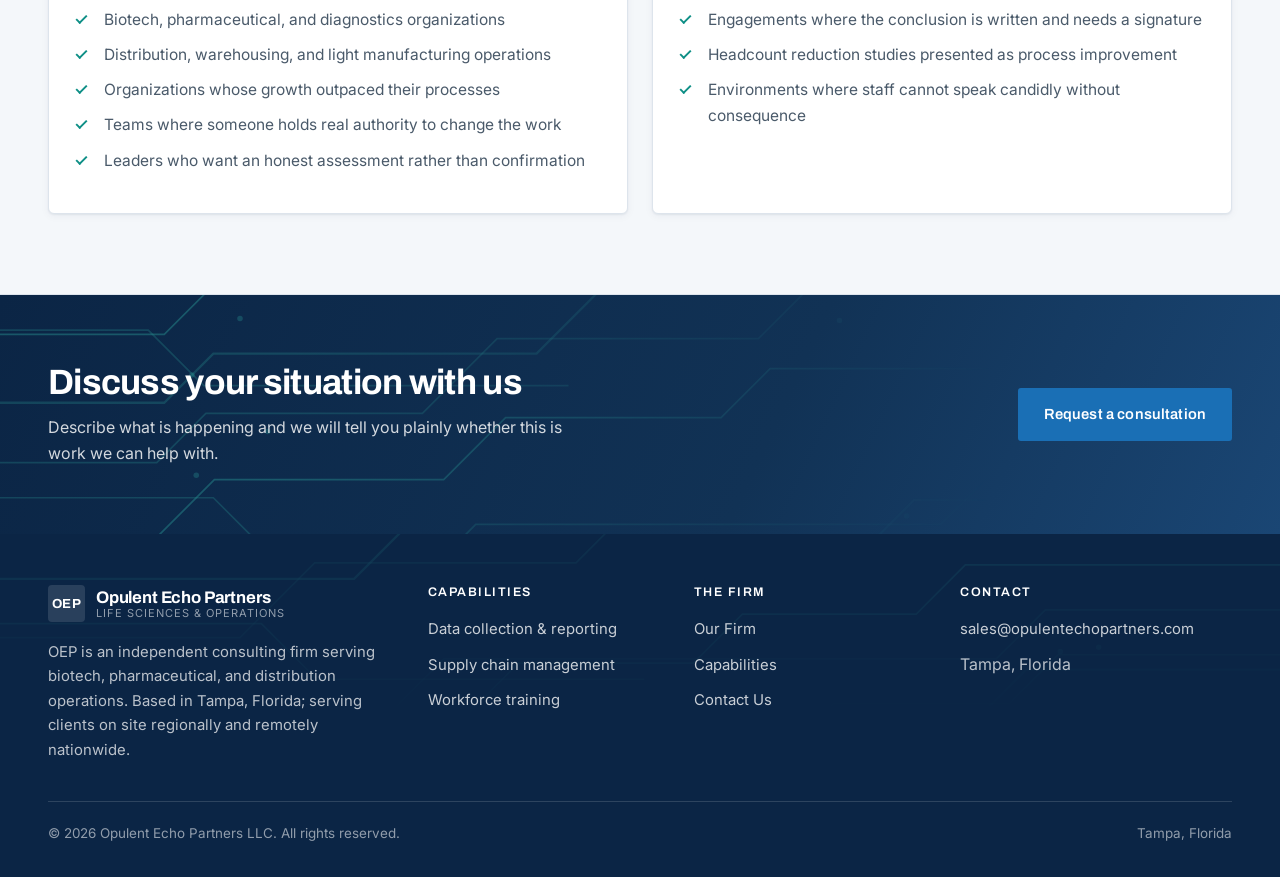
==== commit 4a46367e: "Add files via upload" ====
--- a/about.html
+++ b/about.html
@@ -3,8 +3,8 @@
 <head>
 <meta charset="utf-8">
 <meta name="viewport" content="width=device-width, initial-scale=1">
-<title>About | Opulent Echo Partners — Operations &amp; Healthcare Consulting</title>
-<meta name="description" content="Opulent Echo Partners is an independent operations and healthcare consulting practice based in Tampa, Florida.">
+<title>About | Opulent Echo Partners — Life Sciences &amp; Operations Consulting</title>
+<meta name="description" content="Opulent Echo Partners is an independent life sciences and operations consulting firm based in Tampa, Florida.">
 <link rel="preconnect" href="https://fonts.googleapis.com">
 <link rel="preconnect" href="https://fonts.gstatic.com" crossorigin>
 <link href="https://fonts.googleapis.com/css2?family=Archivo:wght@500;600;700&family=Inter:wght@400;500;600&display=swap" rel="stylesheet">
@@ -19,7 +19,7 @@
       <span class="brand__mark">OEP</span>
       <span class="brand__text">
         <span class="brand__name">Opulent Echo Partners</span>
-        <span class="brand__sub">Operations &amp; Healthcare Consulting</span>
+        <span class="brand__sub">Life Sciences &amp; Operations Consulting</span>
       </span>
     </a>
     <button class="nav-toggle" aria-expanded="false" aria-controls="site-nav">Menu</button>
@@ -42,7 +42,7 @@
       <p class="crumbs"><a href="index.html">Overview</a> &nbsp;/&nbsp; About</p>
       <p class="eyebrow">About the firm</p>
       <h1>Process engineering for organizations that outgrew their improvisation</h1>
-      <p>OEP is an independent consulting firm serving healthcare, biotechnology, and distribution organizations — pairing hands-on operating experience with AI-assisted design to build processes, programs, and measurement that hold.</p>
+      <p>OEP is an independent consulting firm serving biotechnology, pharmaceutical, and distribution organizations — pairing hands-on operating experience with AI-assisted design to build processes, programs, and measurement that hold.</p>
     </div>
   </section>
 
@@ -52,7 +52,7 @@
         <div>
           <p class="eyebrow">The firm</p>
           <h2>Engineering better processes, accelerated by AI</h2>
-          <p>OEP works from a pattern seen repeatedly across healthcare delivery, biotechnology, and data management: the same operational failures recur in organizations that otherwise have little in common. Supplies that cannot be accounted for. Reporting nobody trusts. Training that exists only in the memory of whoever has been there longest.</p>
+          <p>OEP works from a pattern seen repeatedly across life sciences, commercial operations, and data management: the same operational failures recur in organizations that otherwise have little in common. Supplies that cannot be accounted for. Reporting nobody trusts. Training that exists only in the memory of whoever has been there longest.</p>
           <p>These are rarely failures of effort or expertise. They are failures of design and documentation. When a process was never engineered deliberately and never written down, there is nothing to measure against, nothing to plan from, and nothing to teach.</p>
           <p>What separates OEP is how quickly that gap gets closed. Applied carefully, AI compresses the slowest part of this work — drafting procedures, structuring data, generating training material, modeling how a process will behave before it is deployed. Work that once took a quarter can often be delivered in weeks. The judgment about what to build stays with practitioners who have run these functions; the tooling removes the drudgery that used to make good process design unaffordable for smaller organizations.</p>
           <p>That applies in both directions. New ventures can launch with documented processes in place rather than accumulating a decade of improvisation first. Established operations can re-engineer a function without pulling their best people off the floor for months.</p>
@@ -61,12 +61,16 @@
           <div class="info-panel">
             <h3 style="margin-bottom:1.2rem">Domain experience</h3>
             <ul class="checklist" style="margin-top:0">
-              <li>Acute care, outpatient, and long-term care operations</li>
-              <li>Biotechnology and life sciences environments</li>
+              <li>FDA-regulated manufacturing and quality operations</li>
+              <li>ISO 13485 quality management systems</li>
+              <li>CLIA-regulated laboratory operations</li>
+              <li>Laboratory-developed test (LDT) documentation and validation</li>
+              <li>HIPAA and PHI handling in operational settings</li>
+              <li>Biotechnology, pharmaceutical, and diagnostics environments</li>
+              <li>Commercial operations and R&amp;D support functions</li>
               <li>Data management, reporting, and systems implementation</li>
               <li>Materials management, procurement, and distribution</li>
               <li>Workforce development and competency programs</li>
-              <li>Regulated settings subject to audit and survey</li>
             </ul>
             <p class="service-block__meta">Delivered on site regionally from Tampa, Florida, and remotely nationwide.</p>
           </div>
@@ -120,7 +124,7 @@
       <div class="grid grid--3">
         <article class="card">
           <h3>Start by listening</h3>
-          <p>The first weeks are spent with the people doing the job — the stockroom clerk, the charge nurse, the receiving lead. They generally know what is broken and have been saying so for years. Our value is the standing to say it plainly and the dedicated time to fix it.</p>
+          <p>The first weeks are spent with the people doing the job — the stockroom clerk, the lab technician, the receiving lead. They generally know what is broken and have been saying so for years. Our value is the standing to say it plainly and the dedicated time to fix it.</p>
         </article>
         <article class="card">
           <h3>Document, don't decorate</h3>
@@ -145,7 +149,7 @@
         <article class="card">
           <h3>Strong fit</h3>
           <ul class="checklist">
-            <li>Hospitals, surgical centers, clinics, and long-term care facilities</li>
+            <li>Biotech, pharmaceutical, and diagnostics organizations</li>
             <li>Distribution, warehousing, and light manufacturing operations</li>
             <li>Organizations whose growth outpaced their processes</li>
             <li>Teams where someone holds real authority to change the work</li>
@@ -186,10 +190,10 @@
           <span class="brand__mark">OEP</span>
           <span class="brand__text">
             <span class="brand__name">Opulent Echo Partners</span>
-            <span class="brand__sub">Operations &amp; Healthcare</span>
+            <span class="brand__sub">Life Sciences &amp; Operations</span>
           </span>
         </a>
-        <p style="margin-top:1.1rem">OEP is an independent consulting firm serving biotech, pharmaceutical, healthcare, and distribution operations. Based in Tampa, Florida; serving clients on site regionally and remotely nationwide.</p>
+        <p style="margin-top:1.1rem">OEP is an independent consulting firm serving biotech, pharmaceutical, and distribution operations. Based in Tampa, Florida; serving clients on site regionally and remotely nationwide.</p>
       </div>
       <div>
         <h4>Capabilities</h4>
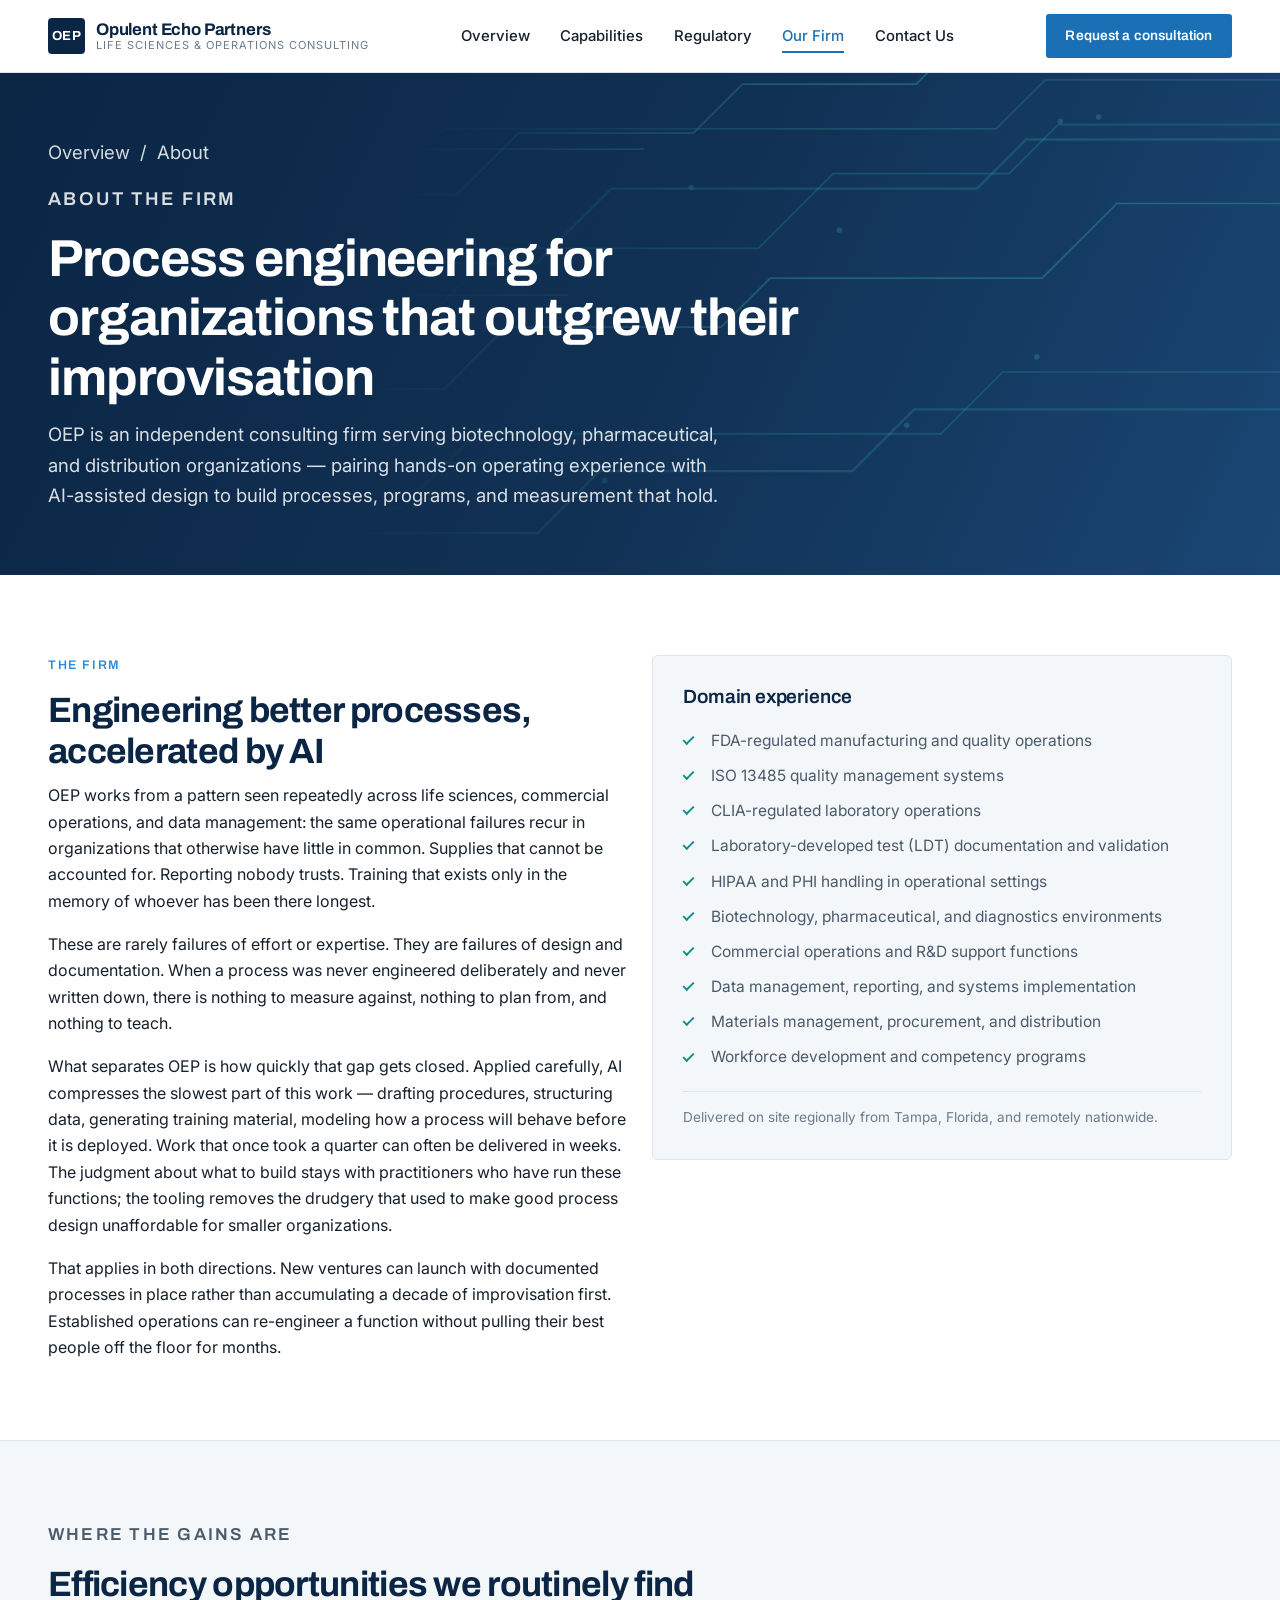
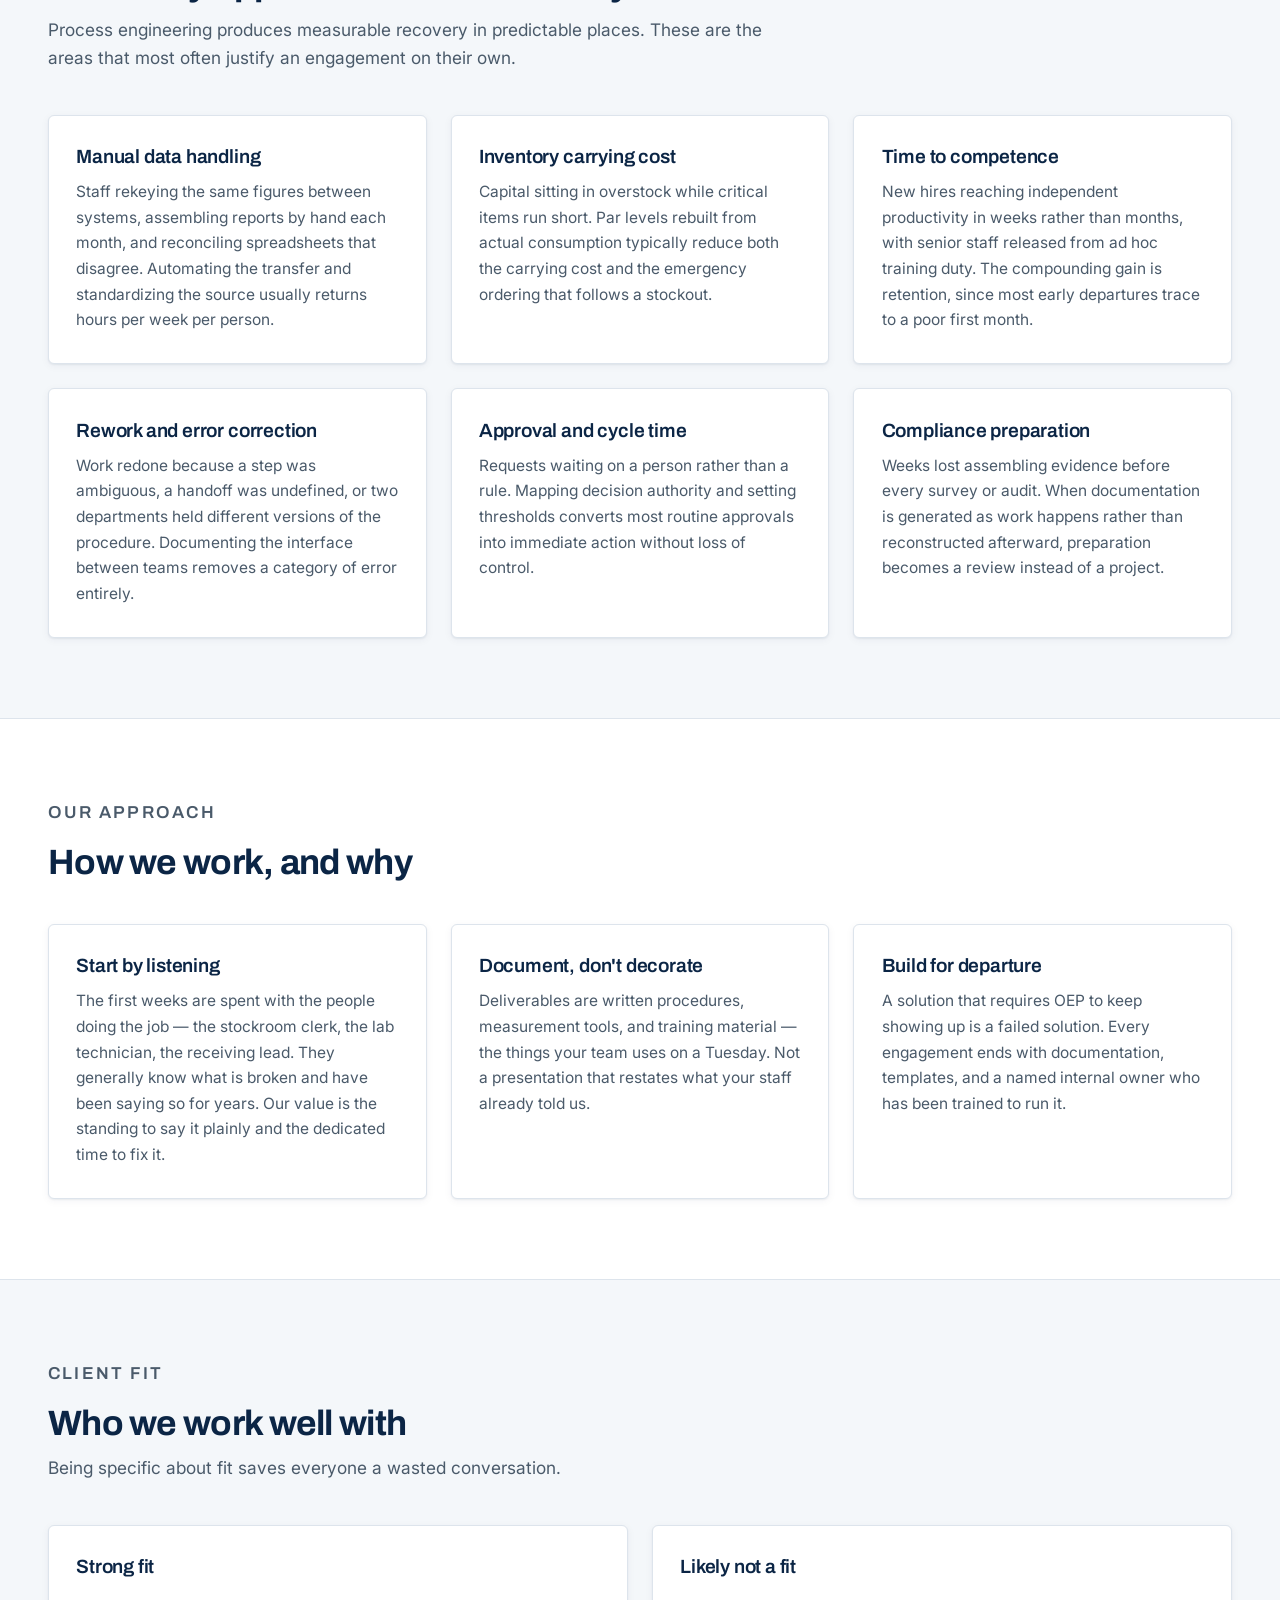
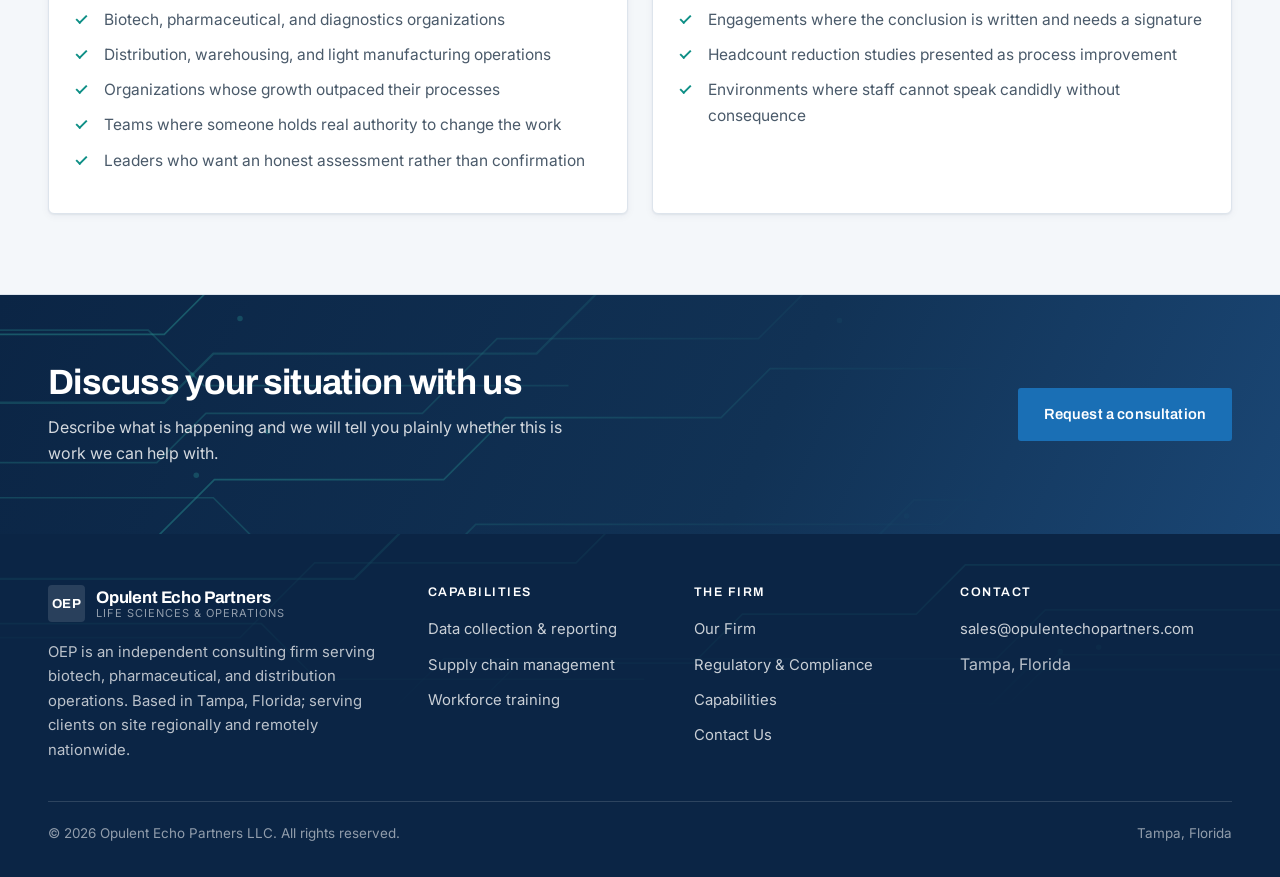
==== commit 68bdcdc7: "Add files via upload" ====
--- a/about.html
+++ b/about.html
@@ -26,6 +26,7 @@
     <nav class="site-nav" id="site-nav" aria-label="Main">
       <a href="index.html">Overview</a>
       <a href="services.html">Capabilities</a>
+      <a href="regulatory.html">Regulatory</a>
       <a href="about.html" aria-current="page">Our Firm</a>
       <a href="contact.html">Contact Us</a>
     </nav>
@@ -207,6 +208,7 @@
         <h4>The Firm</h4>
         <ul>
           <li><a href="about.html">Our Firm</a></li>
+          <li><a href="regulatory.html">Regulatory &amp; Compliance</a></li>
           <li><a href="services.html">Capabilities</a></li>
           <li><a href="contact.html">Contact Us</a></li>
         </ul>
--- a/style.css
+++ b/style.css
@@ -501,7 +501,7 @@
 /* Split section: two balanced columns */
 .split {
   display: grid; grid-template-columns: 1fr 1fr;
-  gap: 3.2rem; align-items: center;
+  gap: 3.2rem; align-items: start;
 }
 .split--reverse .split__media { order: -1; }
 
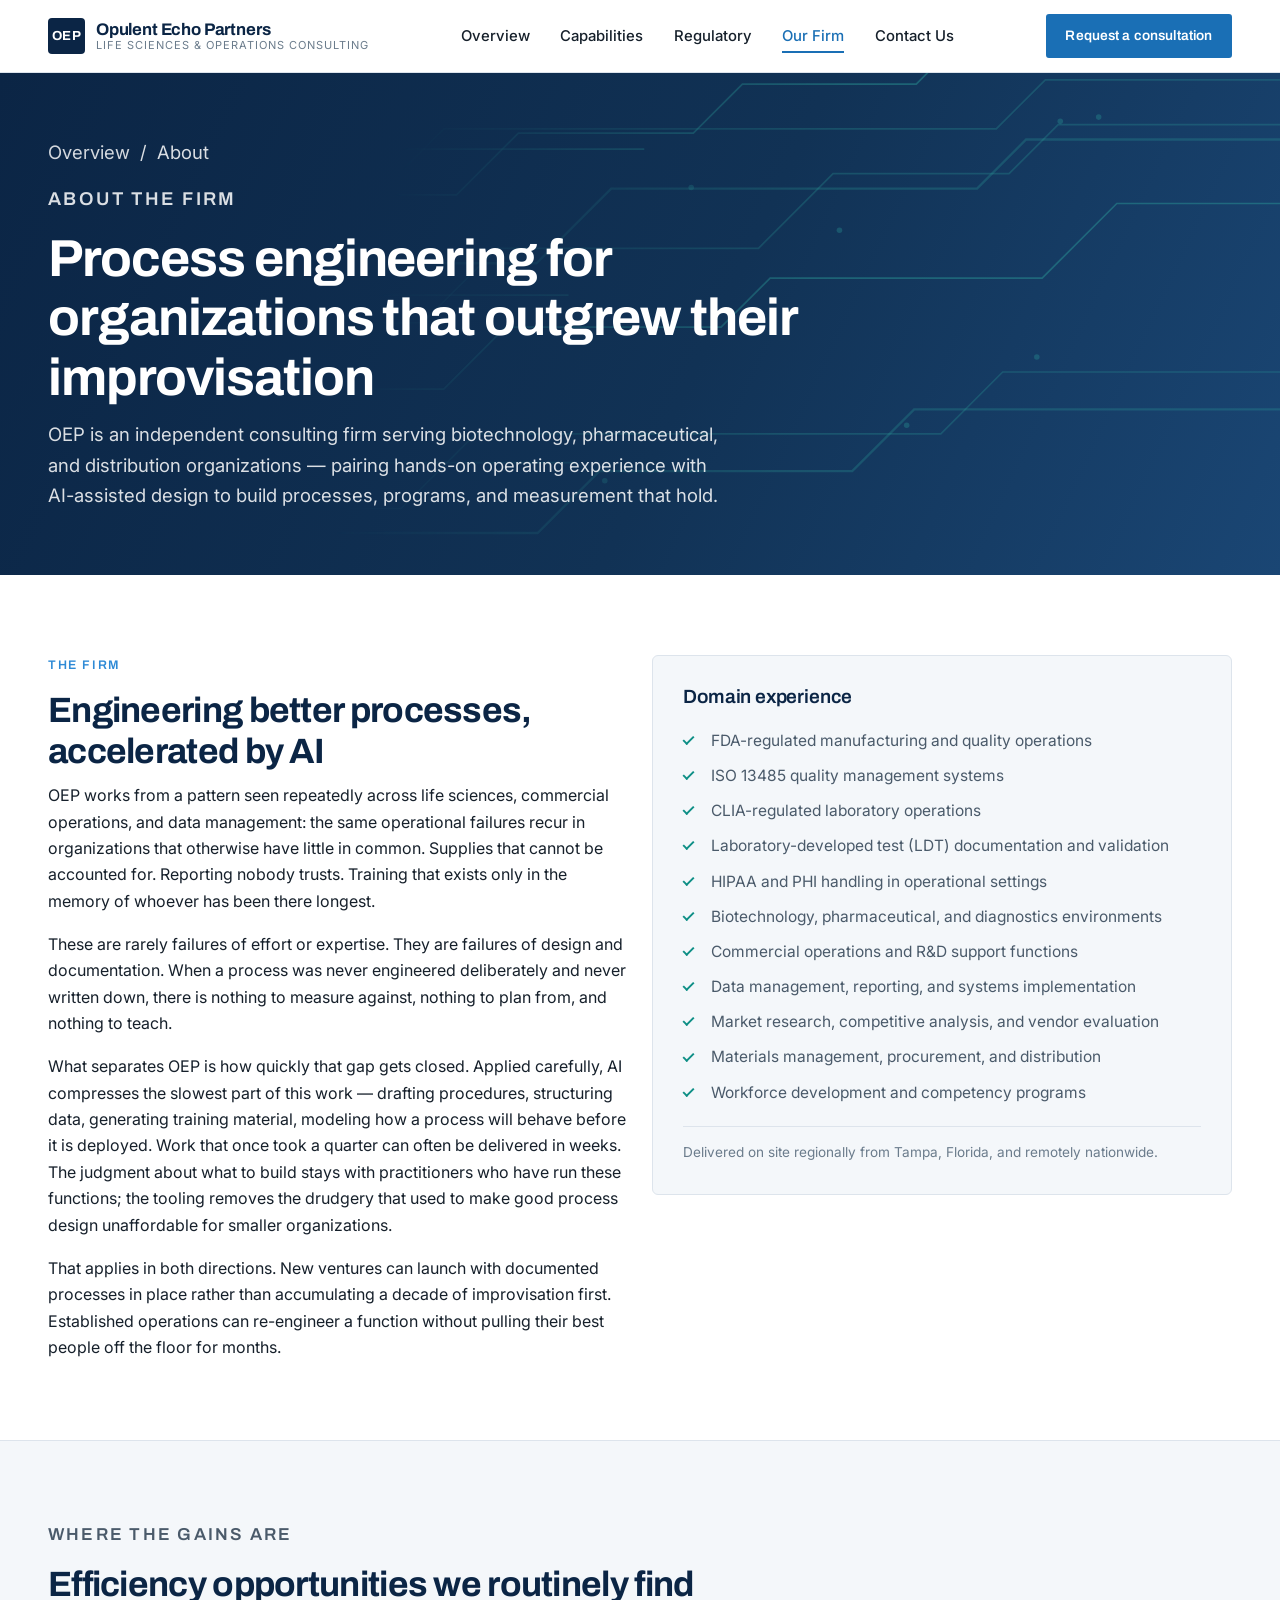
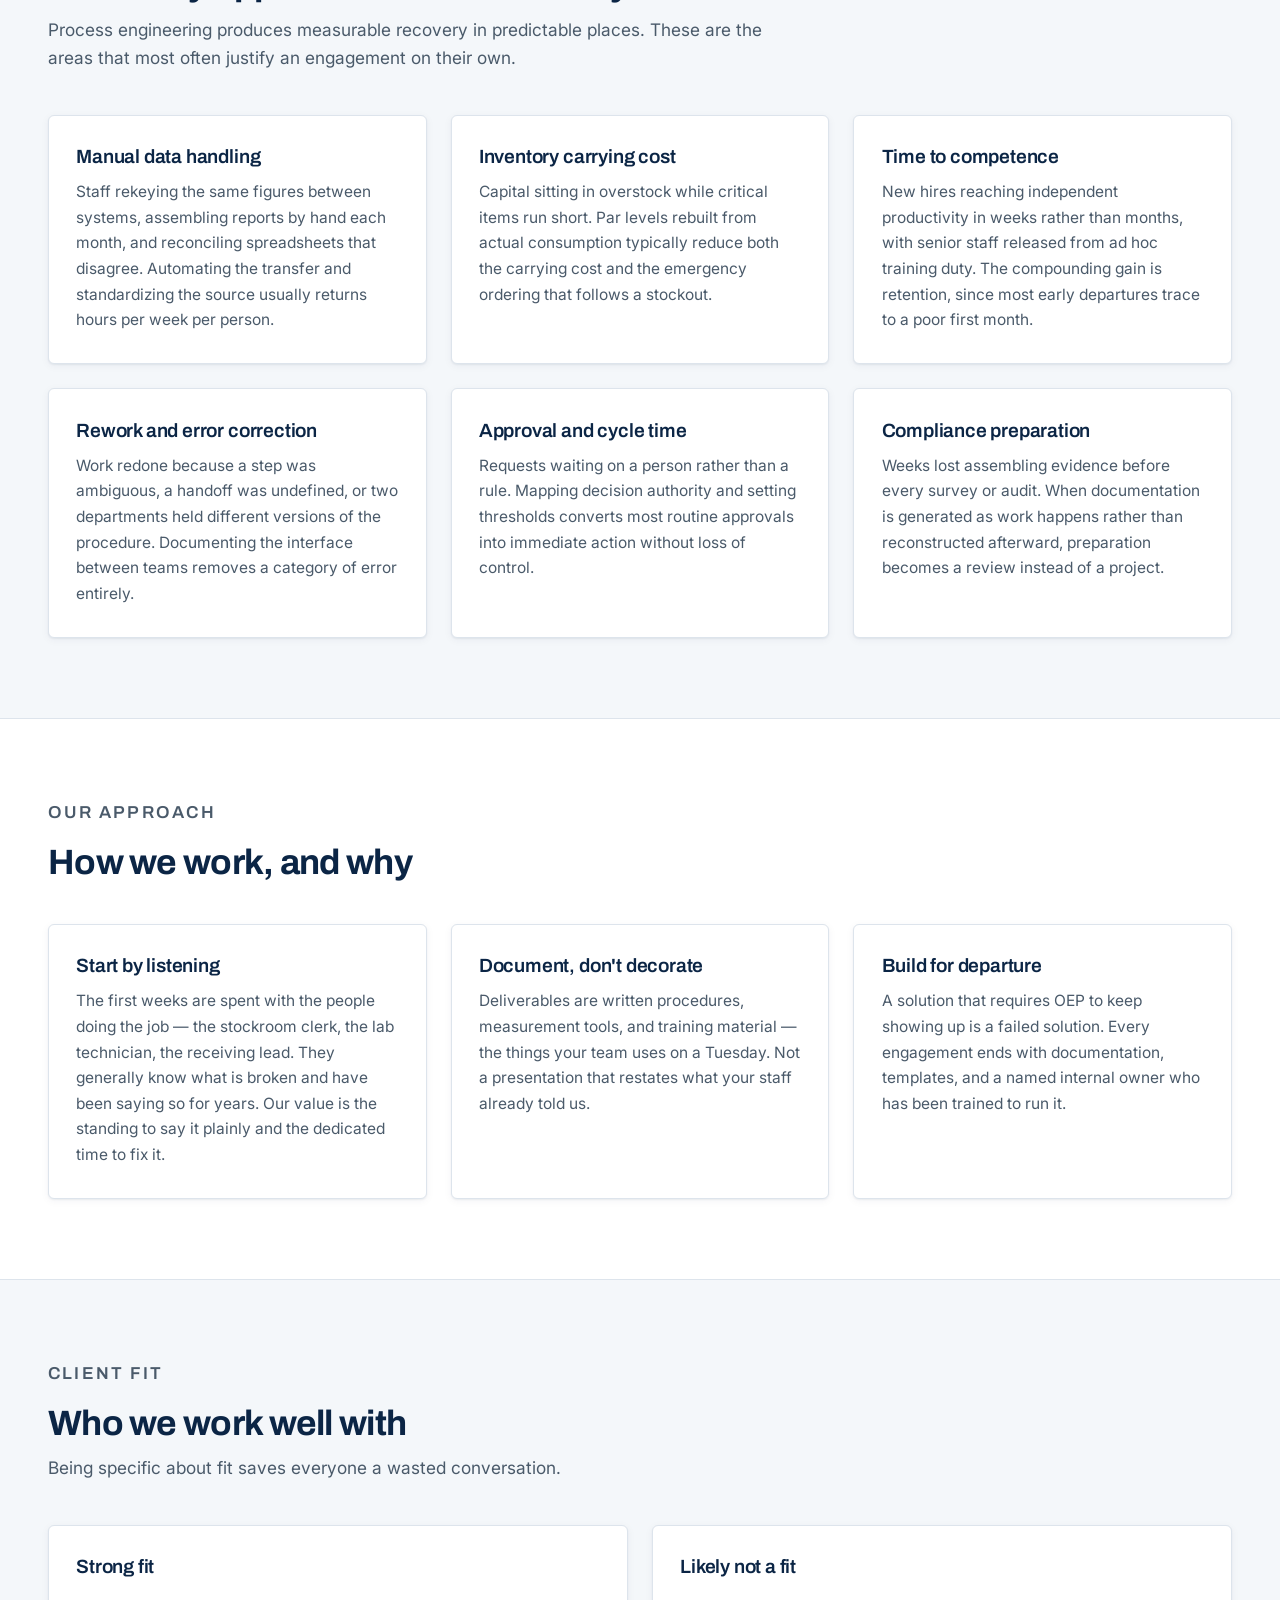
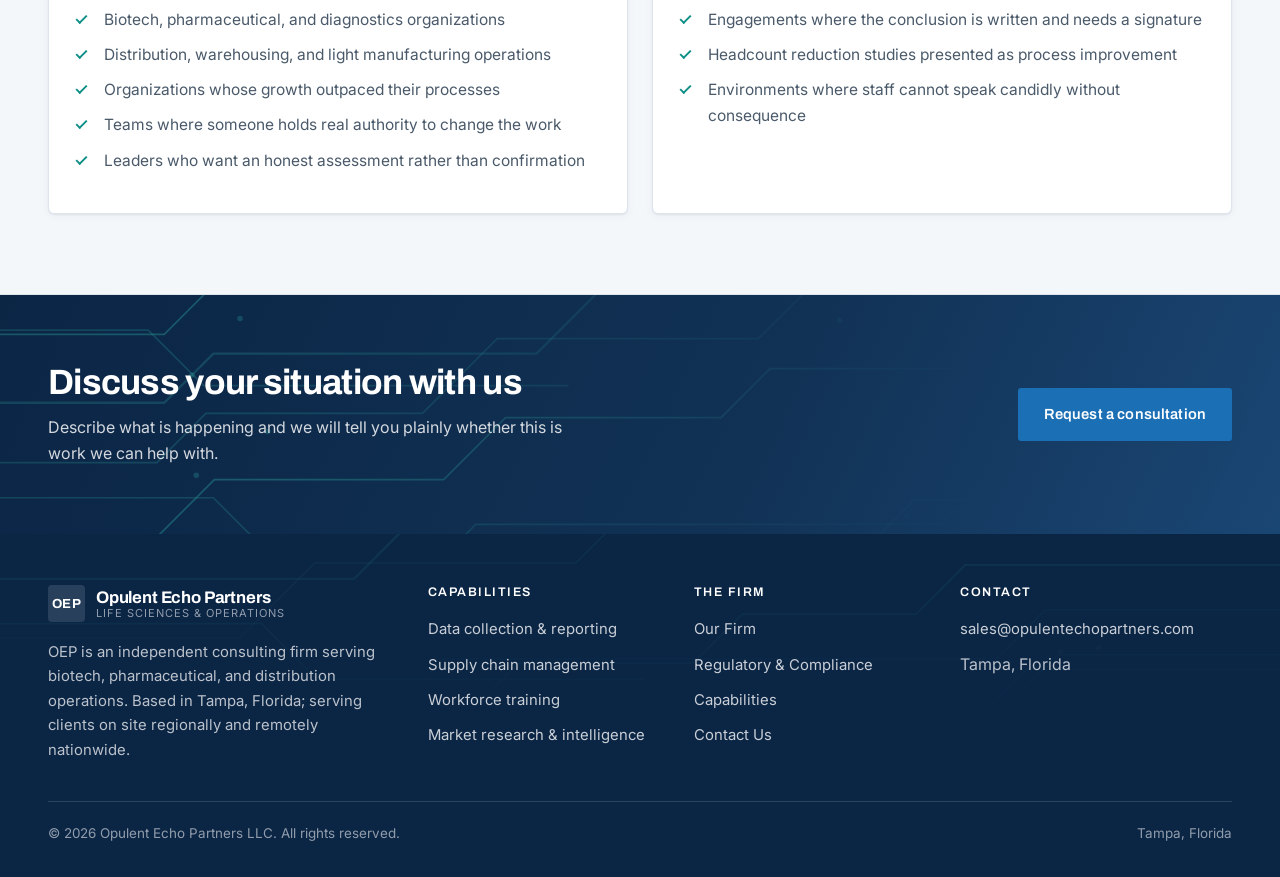
==== commit 4413f0db: "Add files via upload" ====
--- a/about.html
+++ b/about.html
@@ -70,6 +70,7 @@
               <li>Biotechnology, pharmaceutical, and diagnostics environments</li>
               <li>Commercial operations and R&amp;D support functions</li>
               <li>Data management, reporting, and systems implementation</li>
+              <li>Market research, competitive analysis, and vendor evaluation</li>
               <li>Materials management, procurement, and distribution</li>
               <li>Workforce development and competency programs</li>
             </ul>
@@ -202,6 +203,7 @@
           <li><a href="services.html#data">Data collection &amp; reporting</a></li>
           <li><a href="services.html#supply">Supply chain management</a></li>
           <li><a href="services.html#training">Workforce training</a></li>
+          <li><a href="services.html#research">Market research &amp; intelligence</a></li>
         </ul>
       </div>
       <div>
--- a/style.css
+++ b/style.css
@@ -510,3 +510,54 @@
   .split--reverse .split__media { order: 0; }
   .figure--tall { aspect-ratio: 16/10; }
 }
+
+/* ================================================================
+   Compact home page — value row and tight capability cards
+   ================================================================ */
+
+.value-row {
+  display: grid; grid-template-columns: repeat(3, 1fr);
+  gap: 0;
+  background: var(--white);
+  border: 1px solid var(--border);
+  border-radius: 6px;
+  overflow: hidden;
+  box-shadow: var(--shadow-sm);
+}
+.value {
+  padding: 1.5rem 1.6rem;
+  border-left: 1px solid var(--border);
+}
+.value:first-child { border-left: 0; }
+.value h3 {
+  font-size: 1rem; margin-bottom: .3rem;
+}
+.value p {
+  font-size: .93rem; color: var(--slate); margin: 0;
+}
+
+.card--tight { padding: 1.5rem 1.4rem; }
+.card--tight h3 { font-size: 1.08rem; margin-bottom: .4rem; }
+.card--tight p { font-size: .93rem; margin-bottom: 0; }
+.card--tight .card__icon {
+  width: 2.1rem; height: 2.1rem; margin-bottom: .85rem;
+}
+.card--tight .card__icon svg { width: 1.1rem; height: 1.1rem; }
+.card--tight .card__link { padding-top: .9rem; font-size: .85rem; }
+
+.hero__proof {
+  display: flex; flex-wrap: wrap; gap: .5rem 1.5rem;
+  margin-top: 2rem;
+  font-size: .88rem;
+  color: rgba(255,255,255,.72);
+}
+.hero__proof span { white-space: nowrap; }
+.hero__proof span + span::before {
+  content: "·"; margin-right: 1.5rem; color: rgba(255,255,255,.4);
+}
+
+@media (max-width: 62rem) {
+  .value-row { grid-template-columns: 1fr; }
+  .value { border-left: 0; border-top: 1px solid var(--border); }
+  .value:first-child { border-top: 0; }
+}
